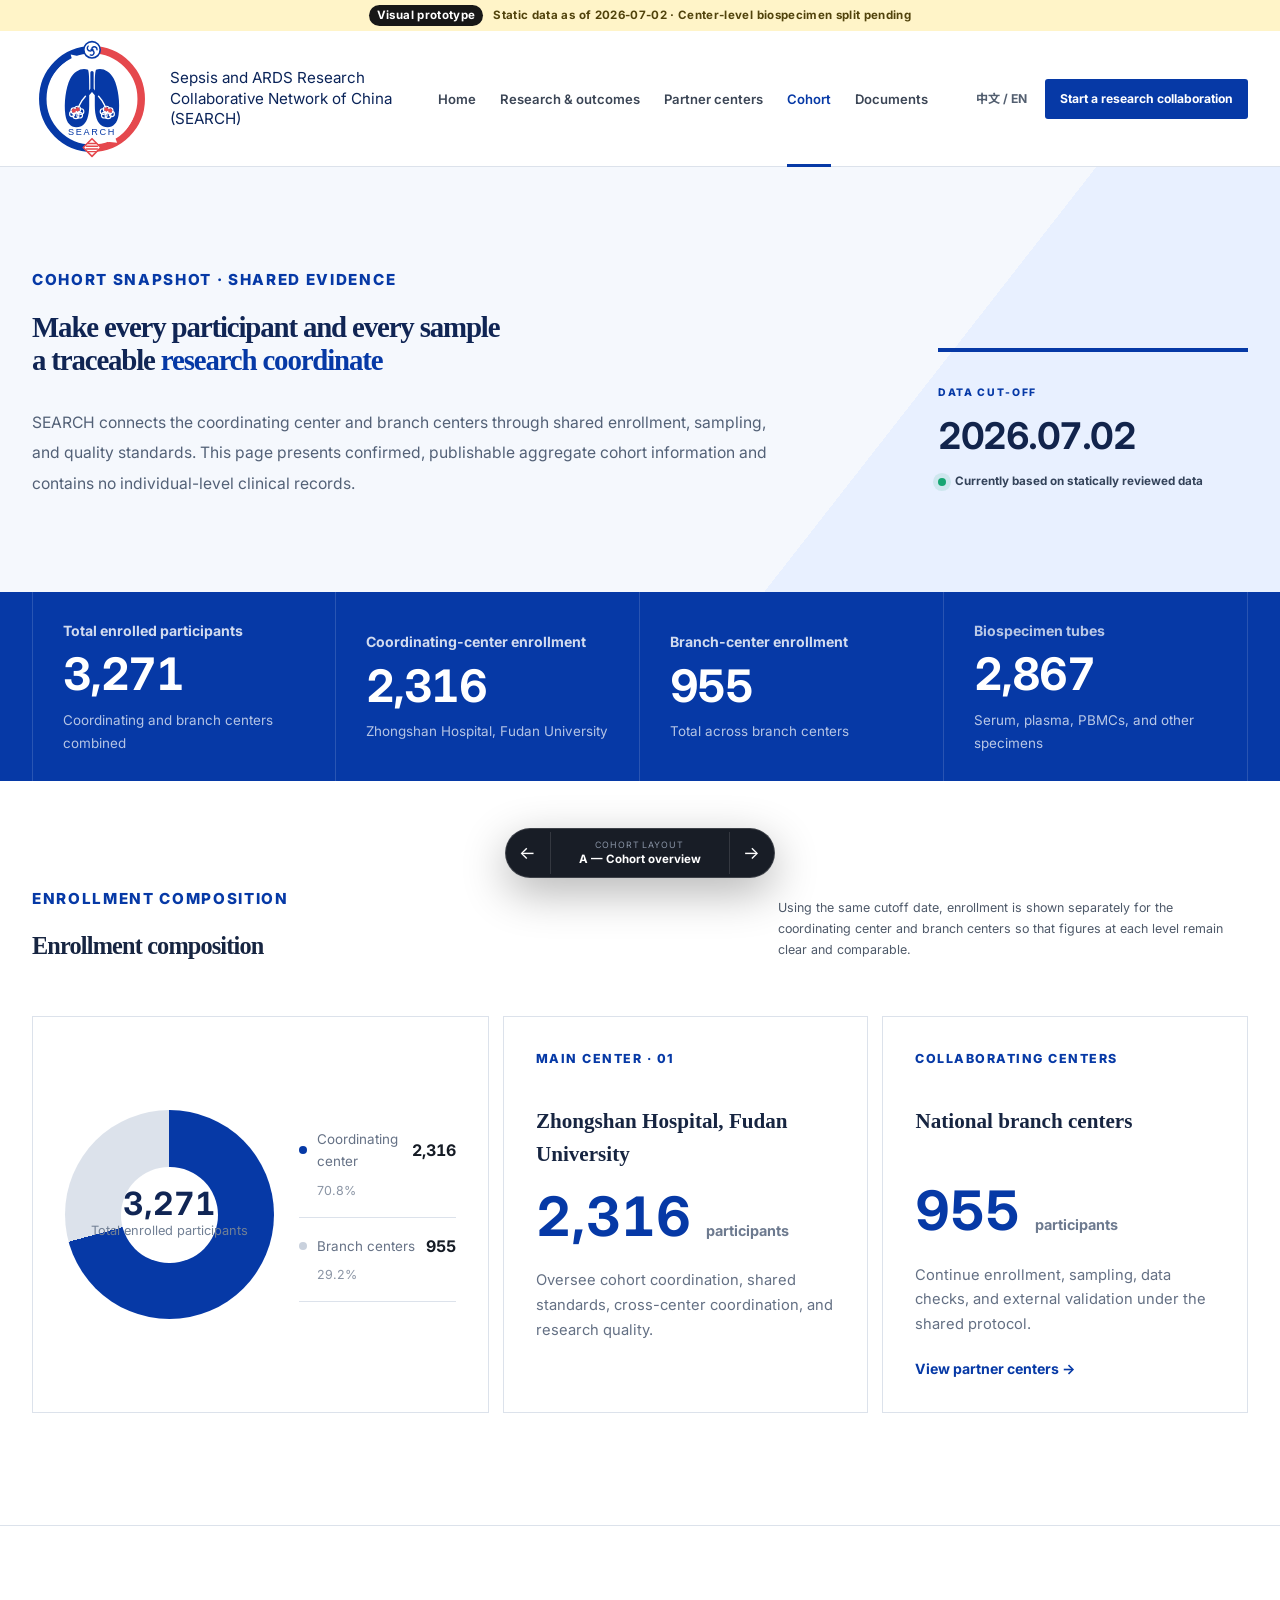
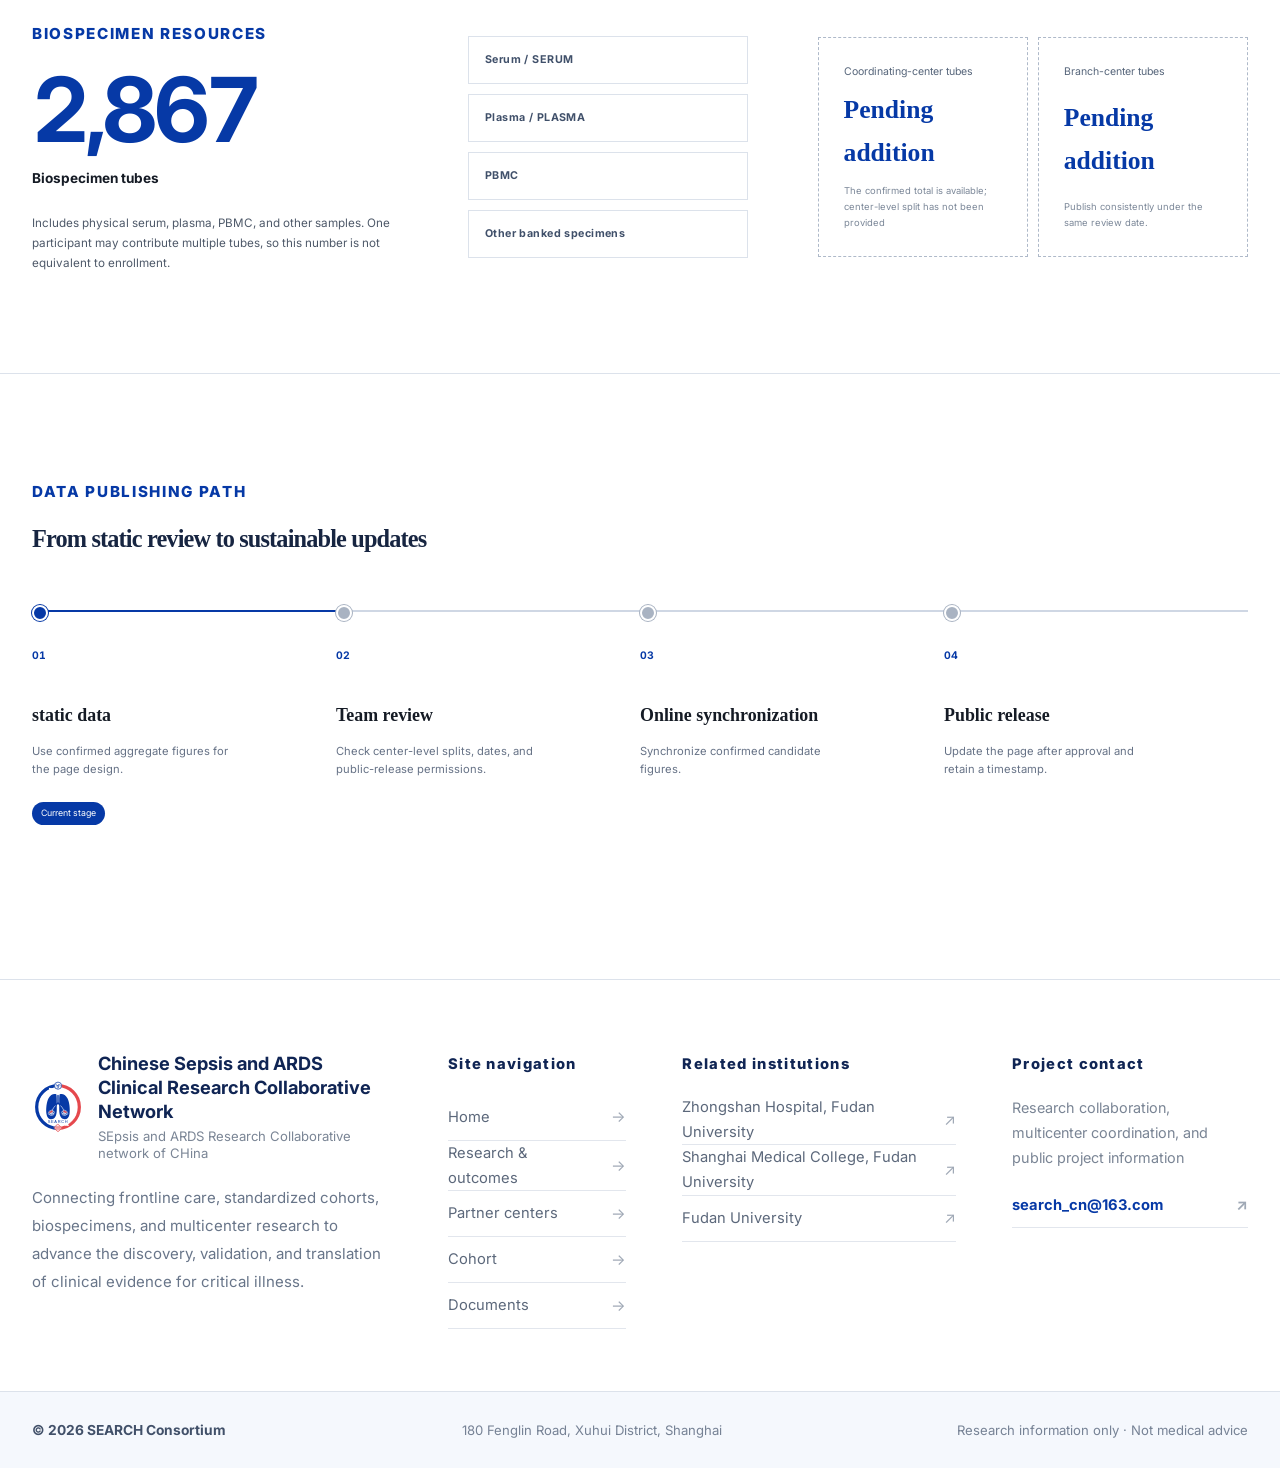
==== concepts/search-research-showcase/cohort.html @ aceb6b81 "feat: publish SEARCH research showcase" ====
<!doctype html>
<html lang="zh-CN">
  <head>
    <meta charset="utf-8" />
    <meta name="viewport" content="width=device-width, initial-scale=1" />
    <meta name="description" content="SEARCH 临床研究队列入组与生物样本资源概览" />
    <title>队列信息 · SEARCH</title>
    <link rel="preconnect" href="https://fonts.googleapis.com" />
    <link rel="preconnect" href="https://fonts.gstatic.com" crossorigin />
    <link href="https://fonts.googleapis.com/css2?family=Inter:wght@400;500;600;700;800&amp;family=Noto+Sans+SC:wght@400;500;600;700&amp;family=Noto+Serif+SC:wght@500;600;700&amp;display=swap" rel="stylesheet" />
    <link rel="stylesheet" href="prototype-home.css?v=21" />
    <link rel="stylesheet" href="cohort-prototype.css?v=8" />
  </head>
  <!-- PROTOTYPE — three cohort-information layouts, switchable with ?variant=A|B|C. -->
  <body class="cohort-page" data-prototype="true">
    <div class="prototype-notice" role="note">
      <span>视觉原型</span>
      <strong>截至 2026-07-02 的静态数据 · 生物样本按中心拆分待补充</strong>
    </div>

    <header class="site-header">
      <a class="brand" href="index.html?variant=A" aria-label="SEARCH 首页">
        <img class="brand-mark" src="../../icon/search-emblem.svg" alt="SEARCH" />
        <span class="brand-copy">
          <strong>中国脓毒症和 ARDS 临床研究协作联盟（SEARCH）</strong>
          <small>Sepsis and ARDS Research Collaborative Network of China (SEARCH)</small>
        </span>
      </a>
      <button class="nav-toggle" type="button" aria-expanded="false" aria-controls="primary-nav">菜单</button>
      <nav class="main-nav" id="primary-nav" aria-label="主要导航">
        <a href="index.html?variant=A">首页</a>
        <a href="research.html">研究与成果</a>
        <a href="network.html">合作单位</a>
        <a class="is-active" href="cohort.html">队列信息</a>
        <a href="documents.html">项目文件</a>
      </nav>
      <div class="header-actions">
        <button class="language-button" type="button" data-language-toggle aria-label="切换语言" title="切换至 English">中文 / EN</button>
        <a class="contact-link" href="mailto:search_cn@163.com">发起科研合作</a>
      </div>
    </header>

    <main>
      <section class="cohort-variant cohort-a" data-variant="A" aria-label="方案 A：队列总览">
        <header class="cohort-a-hero">
          <div class="page-shell cohort-a-hero-grid">
            <div>
              <p class="eyebrow dark">Cohort snapshot · Shared evidence</p>
              <h1>让每一例入组与每一份样本，<br />成为可追溯的<em>研究坐标</em></h1>
              <p class="cohort-lead">SEARCH 以统一的入组、采样与质量标准连接主中心和全国分中心。这里呈现的是经确认可公开的队列聚合信息，不包含任何个体级临床记录。</p>
            </div>
            <aside class="cutoff-card" aria-label="数据审核状态">
              <span>DATA CUT-OFF</span>
              <strong>2026.07.02</strong>
              <p><i></i> 当前为静态审核数据</p>
            </aside>
          </div>
        </header>

        <section class="headline-metrics" aria-label="队列核心数字">
          <article><span>入组总人数</span><strong>3,271</strong><small>主中心与分中心合计</small></article>
          <article><span>主中心入组</span><strong>2,316</strong><small>复旦大学附属中山医院</small></article>
          <article><span>分中心入组</span><strong>955</strong><small>全国协作分中心合计</small></article>
          <article class="sample-metric"><span>实体生物样本管数</span><strong>2,867</strong><small>血清、血浆、PBMC 等总计</small></article>
        </section>

        <section class="composition-section page-shell">
          <div class="cohort-section-head">
            <div><p class="eyebrow dark">Enrollment composition</p><h2>入组构成</h2></div>
            <p>同一统计截止日期下，分别呈现主中心和分中心入组人数，确保不同层级的数据口径清晰可比。</p>
          </div>
          <div class="composition-grid">
            <div class="composition-chart" role="img" aria-label="主中心入组占 70.8%，分中心入组占 29.2%">
              <div class="donut"><span><strong>3,271</strong><small>入组总人数</small></span></div>
              <div class="chart-legend">
                <p><i class="main"></i><span>主中心</span><strong>2,316</strong><small>70.8%</small></p>
                <p><i class="branch"></i><span>分中心</span><strong>955</strong><small>29.2%</small></p>
              </div>
            </div>
            <article class="center-data-card main-center-data">
              <span>MAIN CENTER · 01</span>
              <h3>复旦大学附属中山医院</h3>
              <strong>2,316 <small>人</small></strong>
              <p>承担队列统筹、统一标准建设、跨中心协调与研究质量管理。</p>
            </article>
            <article class="center-data-card branch-center-data">
              <span>COLLABORATING CENTERS</span>
              <h3>全国协作分中心</h3>
              <strong>955 <small>人</small></strong>
              <p>按照共同研究方案持续完成入组、采样、数据核对与外部验证。</p>
              <a href="network.html">查看合作单位 →</a>
            </article>
          </div>
        </section>

        <section class="biospecimen-section">
          <div class="page-shell biospecimen-grid">
            <div class="biospecimen-intro">
              <p class="eyebrow">Biospecimen resources</p>
              <h2><strong>2,867</strong><span>实体生物样本管</span></h2>
              <p>包括血清、血浆、PBMC 等实体样本。同一位受试者可能对应多管样本，因此该数字不等同于入组人数。</p>
            </div>
            <div class="specimen-types" aria-label="生物样本类型">
              <span>血清 SERUM</span><span>血浆 PLASMA</span><span>PBMC</span><span>其他已入库实体样本</span>
            </div>
            <div class="pending-splits">
              <article><span>主中心样本管数</span><strong>待补充</strong><small>当前已确认总量，尚未提供中心拆分</small></article>
              <article><span>分中心样本管数</span><strong>待补充</strong><small>后续按同一审核日期统一发布</small></article>
            </div>
          </div>
        </section>

        <section class="update-section page-shell">
          <div class="cohort-section-head">
            <div><p class="eyebrow dark">Data publishing path</p><h2>从静态审核到可持续更新</h2></div>
          </div>
          <ol class="update-flow">
            <li class="is-current"><span>01</span><strong>静态数据</strong><p>使用已确认的聚合数字完成页面设计。</p><small>当前阶段</small></li>
            <li><span>02</span><strong>团队审核</strong><p>核对中心拆分、统计日期与公开权限。</p></li>
            <li><span>03</span><strong>在线同步</strong><p>同步经确认的候选更新数字。</p></li>
            <li><span>04</span><strong>公开发布</strong><p>审核通过后更新页面并保留时间戳。</p></li>
          </ol>
        </section>
      </section>

      <section class="cohort-variant cohort-b" data-variant="B" aria-label="方案 B：数据仪表盘" hidden>
        <div class="dashboard-shell">
          <header class="dashboard-head">
            <div><p>SEARCH / COHORT MONITOR</p><h1>队列数据<br />概览</h1></div>
            <div class="dashboard-status"><i></i><span>STATIC SNAPSHOT</span><strong>2026-07-02</strong><small>生物样本中心拆分待补充</small></div>
          </header>
          <section class="dashboard-metrics">
            <article class="dashboard-primary"><span>ENROLLED PARTICIPANTS</span><strong>3,271</strong><div><b>主中心 2,316</b><b>分中心 955</b></div></article>
            <article><span>MAIN CENTER</span><strong>2,316</strong><small>70.8% OF ENROLLMENT</small></article>
            <article><span>BRANCH CENTERS</span><strong>955</strong><small>29.2% OF ENROLLMENT</small></article>
            <article><span>BIOSPECIMEN TUBES</span><strong>2,867</strong><small>SERUM · PLASMA · PBMC · OTHERS</small></article>
          </section>
          <section class="dashboard-panels">
            <article class="dashboard-composition">
              <header><span>01 / ENROLLMENT</span><strong>入组构成</strong></header>
              <div class="dashboard-donut"><span><b>70.8%</b><small>主中心</small></span></div>
              <div class="dashboard-bars"><p><span>复旦中山 · 主中心</span><b>2,316</b><i><em style="width:70.8%"></em></i></p><p><span>全国协作分中心</span><b>955</b><i><em style="width:29.2%"></em></i></p></div>
            </article>
            <article class="dashboard-specimen">
              <header><span>02 / BIOSPECIMEN</span><strong>实体样本资源</strong></header>
              <div class="specimen-total"><strong>2,867</strong><span>管</span></div>
              <ul><li>血清 / SERUM</li><li>血浆 / PLASMA</li><li>PBMC</li><li>其他实体样本</li></ul>
              <div class="pending-banner"><b>!</b><p><strong>中心拆分待补充</strong><span>不以推算值替代正式审核数据</span></p></div>
            </article>
            <article class="dashboard-pipeline">
              <header><span>03 / UPDATE</span><strong>更新状态</strong></header>
              <ol><li class="done"><i></i><span>公开数据确认</span><b>完成</b></li><li class="active"><i></i><span>页面视觉设计</span><b>进行中</b></li><li><i></i><span>中心样本拆分</span><b>待提供</b></li><li><i></i><span>在线同步</span><b>后续阶段</b></li></ol>
            </article>
          </section>
        </div>
      </section>

      <section class="cohort-variant cohort-c" data-variant="C" aria-label="方案 C：队列叙事" hidden>
        <header class="ledger-hero page-shell">
          <p class="ledger-kicker">SEARCH COHORT LEDGER · 2026</p>
          <div><h1>数字记录规模，<br />标准守护<em>可信度。</em></h1><p>一份面向科研合作者的队列资源简报。每一个公开数字，都对应明确的统计口径、中心层级与审核日期。</p></div>
          <span>数据截至<br /><strong>2026.07.02</strong></span>
        </header>
        <section class="ledger-numbers page-shell">
          <article><span>01</span><div><small>ENROLLED PARTICIPANTS</small><strong>3,271</strong><p>已按研究方案纳入临床研究队列的受试者总人数。</p></div></article>
          <article><span>02</span><div><small>MAIN CENTER</small><strong>2,316</strong><p>复旦大学附属中山医院主中心入组人数。</p></div></article>
          <article><span>03</span><div><small>BRANCH CENTERS</small><strong>955</strong><p>全国协作分中心入组人数合计。</p></div></article>
          <article class="ledger-sample"><span>04</span><div><small>BIOSPECIMEN TUBES</small><strong>2,867</strong><p>血清、血浆、PBMC 等实体生物样本管数总计。</p></div></article>
        </section>
        <section class="ledger-story">
          <div class="page-shell">
            <header><p>HOW TO READ THE DATA</p><h2>读懂数字背后的队列</h2></header>
            <div class="ledger-columns">
              <article><b>入组人数 ≠ 样本管数</b><p>入组人数统计受试者；实体生物样本管数统计样本库中的样本管，同一受试者可能对应多管样本。</p></article>
              <article><b>主中心与分中心分别呈现</b><p>主中心负责队列统筹，分中心按照共同方案参与建设。分层展示让协作贡献与数据来源更加清晰。</p></article>
              <article><b>未知数据明确留白</b><p>样本按中心拆分尚未提供，因此页面保留“待补充”，不以估算值填补正式统计。</p></article>
            </div>
          </div>
        </section>
        <section class="ledger-next page-shell">
          <span>NEXT UPDATE</span><h2>先让每个数字经得起核对，<br />再让更新变得自动。</h2><p>当前使用静态审核数据完成设计。未来接入在线同步时，仍保留审核、更新时间和数据口径说明。</p>
          <div><b>STATIC</b><i></i><b>REVIEW</b><i></i><b>ONLINE SYNC</b><i></i><b>UPDATE</b></div>
        </section>
      </section>
    </main>

    <footer class="global-footer">
      <div class="page-shell footer-directory">
        <div class="footer-identity"><div class="footer-identity-head"><img class="footer-brand-mark" src="../../icon/search-emblem.svg" alt="SEARCH" /><span><strong>中国脓毒症和 ARDS 临床研究协作联盟</strong><small>SEpsis and ARDS Research Collaborative network of CHina</small></span></div><p>连接临床一线、规范队列、生物样本与多中心研究，共同推动危重症临床证据的发现、验证与转化。</p></div>
        <nav class="footer-column site-map" aria-label="页脚网站导航"><h3>网站导航</h3><a href="index.html?variant=A">首页</a><a href="research.html">研究与成果</a><a href="network.html">合作单位</a><a href="cohort.html">队列信息</a><a href="documents.html">项目文件</a></nav>
        <nav class="footer-column" aria-label="相关机构"><h3>相关机构</h3><a href="https://www.zs-hospital.sh.cn/" target="_blank" rel="noopener noreferrer">复旦大学附属中山医院</a><a href="https://shmc.fudan.edu.cn/main.htm" target="_blank" rel="noopener noreferrer">复旦大学上海医学院</a><a href="https://www.fudan.edu.cn/" target="_blank" rel="noopener noreferrer">复旦大学</a></nav>
        <div class="footer-column footer-contact-column"><h3>项目联系</h3><p>科研合作、多中心协作与项目公开资料咨询</p><a class="footer-mail" href="mailto:search_cn@163.com">search_cn@163.com</a></div>
      </div>
      <div class="footer-meta"><div class="page-shell"><strong>© 2026 SEARCH Consortium</strong><span>上海市徐汇区枫林路 180 号</span><span>科研信息展示 · 不构成医疗建议</span></div></div>
    </footer>

    <div class="prototype-switcher" aria-label="队列信息页方案切换">
      <button type="button" data-direction="previous" aria-label="上一个方案">←</button>
      <div><small>COHORT LAYOUT</small><strong id="variant-label">A — 队列总览</strong></div>
      <button type="button" data-direction="next" aria-label="下一个方案">→</button>
    </div>

    <script src="cohort-prototype.js"></script>
    <script src="app.js?v=10"></script>
  </body>
</html>
---- concepts/search-research-showcase/prototype-home.css ----
:root {
  --blue: #0639a6;
  --blue-deep: #071b43;
  --blue-soft: #edf3ff;
  --cyan: #63e7e2;
  --ink: #151b25;
  --body: #4e5969;
  --muted: #788394;
  --line: #dce2eb;
  --paper: #f5f1e8;
  --white: #fff;
  --sans: Inter, "Noto Sans SC", "PingFang SC", "Microsoft YaHei", sans-serif;
  --serif: "Noto Serif SC", "Songti SC", SimSun, serif;
  --shell: 1240px;
}

html[lang="en"] {
  --serif: Georgia, "Times New Roman", serif;
}

* { box-sizing: border-box; }
html { scroll-behavior: smooth; }
body { margin: 0; color: var(--ink); background: var(--white); font-family: var(--sans); line-height: 1.68; -webkit-font-smoothing: antialiased; }
img { display: block; max-width: 100%; }
a { color: inherit; text-decoration: none; }
button { color: inherit; font: inherit; cursor: pointer; }
[hidden] { display: none !important; }
.page-shell { width: min(var(--shell), calc(100% - 64px)); margin-inline: auto; }

.prototype-notice {
  min-height: 30px;
  display: flex;
  align-items: center;
  justify-content: center;
  gap: 10px;
  padding: 5px 24px;
  background: #fff4c8;
  color: #51430c;
  font-size: 0.72rem;
  letter-spacing: 0.03em;
}
.prototype-notice span { border-radius: 999px; padding: 1px 8px; background: #171717; color: #fff; font-weight: 700; }

.site-header {
  position: sticky;
  top: 0;
  z-index: 40;
  min-height: 136px;
  display: grid;
  grid-template-columns: minmax(320px, 1fr) auto auto;
  align-items: center;
  gap: 28px;
  padding: 0 max(32px, calc((100vw - var(--shell)) / 2));
  border-bottom: 1px solid var(--line);
  background: rgba(255, 255, 255, 0.96);
  backdrop-filter: blur(16px);
}
.brand { display: flex; align-items: center; gap: 18px; min-width: 0; }
.brand-mark { width: 120px; height: 120px; display: block; flex: 0 0 auto; object-fit: contain; }
.brand-copy { min-width: 0; display: grid; line-height: 1.25; }
.brand-copy strong { overflow: hidden; color: #0b2459; font-size: 1.25rem; text-overflow: ellipsis; white-space: nowrap; }
.brand-copy small { margin-top: 7px; overflow: hidden; color: var(--muted); font-size: 0.82rem; letter-spacing: 0.035em; text-overflow: ellipsis; white-space: nowrap; }
.main-nav { align-self: stretch; display: flex; align-items: stretch; }
.main-nav a { position: relative; display: flex; align-items: center; padding: 0 12px; color: #3b4555; font-size: 0.82rem; font-weight: 600; }
.main-nav a::after { content: ""; position: absolute; right: 12px; bottom: -1px; left: 12px; height: 3px; background: transparent; }
.main-nav a:hover, .main-nav a.is-active { color: var(--blue); }
.main-nav a.is-active::after { background: var(--blue); }
.header-actions { display: flex; align-items: center; gap: 10px; }
.language-button { border: 0; background: transparent; padding: 8px; color: #535f70; font-size: 0.76rem; font-weight: 700; }
.language-button:hover, .language-button:focus-visible { color: var(--blue); }
.contact-link { border-radius: 3px; padding: 10px 15px; background: var(--blue); color: #fff; font-size: 0.76rem; font-weight: 700; }
.nav-toggle { display: none; }

/* English presentation: keep the header identity compact and give long English headlines a calmer hierarchy. */
html[lang="en"] .brand-copy strong { display: none; }
html[lang="en"] .brand-copy small { display: block; margin-top: 0; overflow: visible; color: #0b2459; font-size: .95rem; letter-spacing: 0; line-height: 1.35; text-overflow: clip; white-space: normal; }

@media (min-width: 761px) {
  /* English copy needs a quieter scale than the shorter Chinese headlines. */
  html[lang="en"] .a-hero-copy .eyebrow { max-width: 570px; font-size: clamp(.875rem, calc(1.6vw - 2px), 1.575rem); letter-spacing: .055em; line-height: 1.35; }
  html[lang="en"] .a-hero-copy h1 { max-width: 790px; font-size: clamp(1.625rem, calc(2.1vw + 2px), 2.325rem); letter-spacing: -.04em; line-height: 1.16; }
  html[lang="en"] .variant-a .section-intro h2 { font-size: clamp(1.4rem, 1.9vw, 2.1rem); letter-spacing: -.035em; line-height: 1.3; }
  html[lang="en"] .variant-a :is(.leadership-intro h2, .people-copy h2) { max-width: 760px; font-size: clamp(1.4rem, 1.9vw, 2.1rem); letter-spacing: -.035em; line-height: 1.3; }
  html[lang="en"] .research-hero h1 { max-width: 790px; font-size: clamp(1.625rem, calc(2.1vw + 2px), 2.325rem); letter-spacing: -.04em; line-height: 1.16; }
  html[lang="en"] :is(.network-hero, .cohort-a-hero, .documents-hero) h1 { max-width: 790px; font-size: clamp(1.625rem, calc(2.1vw + 2px), 2.325rem); letter-spacing: -.04em; line-height: 1.16; }
}

.eyebrow { margin: 0 0 18px; color: inherit; font-size: 0.7rem; font-weight: 800; letter-spacing: 0.16em; text-transform: uppercase; }
.eyebrow.dark { color: var(--blue); }
.button-row { display: flex; flex-wrap: wrap; align-items: center; gap: 20px; margin-top: 34px; }
.button { min-height: 46px; display: inline-flex; align-items: center; justify-content: center; border: 1px solid transparent; border-radius: 3px; padding: 11px 20px; font-size: 0.8rem; font-weight: 750; }
.button-primary { background: var(--blue); color: #fff; }
.button-light { background: #fff; color: var(--blue-deep); }
.button-ink { background: var(--ink); color: #fff; }
.button-cyan { background: var(--cyan); color: #032c38; }
.button-outline { border-color: rgba(255,255,255,.45); color: #fff; }
.text-link { display: inline-flex; align-items: center; gap: 12px; color: inherit; font-size: 0.82rem; font-weight: 700; }
.text-link span { font-size: 1.15rem; }
.text-link.blue { color: var(--blue); }

/* A — Human narrative */
.variant-a { background: #fff; }
.a-hero { min-height: 650px; display: grid; grid-template-columns: minmax(0, 1.12fr) minmax(420px, .88fr); background: #f3f6fb; }
.a-hero-copy { display: flex; flex-direction: column; align-items: flex-start; justify-content: center; padding: 80px clamp(48px, 4vw, 88px) 80px max(32px, calc((100vw - var(--shell)) / 2)); }
.a-hero-copy .eyebrow { margin-bottom: 22px; color: var(--blue); font-size: clamp(1.45rem, 2.3vw, 2.45rem); letter-spacing: .06em; line-height: 1.3; }
.a-hero-copy h1 { max-width: 790px; margin: 0; color: #102554; font-family: var(--serif); font-size: clamp(2.85rem, 4.6vw, 4.9rem); font-weight: 600; letter-spacing: -.06em; line-height: 1.12; }
.a-hero-copy h1 em { color: var(--blue); font-style: normal; }
.hero-lead { max-width: 670px; margin: 28px 0 0; color: #526074; font-size: 1rem; line-height: 1.95; }
.a-hero-copy .button { min-height: 52px; padding: 13px 23px; font-size: clamp(.95rem, 1.05vw, 1.05rem); }
.a-hero-copy .text-link { font-size: clamp(.95rem, 1.05vw, 1.05rem); }
.a-hero-copy .text-link span { font-size: 1.25em; }
.a-hero-visual { position: relative; min-height: 650px; overflow: hidden; background: var(--blue-deep); }
.clinical-scene { position: absolute; inset: 0; }
.clinical-scene img { position: absolute; inset: 0; width: 100%; height: 100%; opacity: 0; object-fit: cover; object-position: center; transition: opacity 1.6s ease-in-out; }
.clinical-scene img.is-active { opacity: 1; }
.scene-options { position: absolute; z-index: 4; bottom: 18px; left: 50%; display: flex; align-items: center; gap: 2px; transform: translateX(-50%); }
.scene-options button { position: relative; width: 28px; height: 28px; border: 0; padding: 0; background: transparent; }
.scene-options button::before { content: ""; position: absolute; top: 50%; left: 50%; width: 6px; height: 6px; border: 1px solid rgba(255,255,255,.82); border-radius: 99px; background: rgba(4,18,48,.28); box-shadow: 0 1px 8px rgba(0,0,0,.28); transform: translate(-50%,-50%); transition: width .25s ease, background .25s ease; }
.scene-options button:hover::before, .scene-options button:focus-visible::before, .scene-options button.is-active::before { width: 17px; background: #fff; }
.scene-options button:focus-visible { outline: 2px solid #fff; outline-offset: 1px; border-radius: 99px; }
.a-metrics { display: grid; grid-template-columns: repeat(3, 1fr) .65fr; padding: 0 max(32px, calc((100vw - var(--shell)) / 2)); background: var(--blue-deep); color: #fff; }
.a-metrics > * { min-height: 142px; display: flex; flex-direction: column; justify-content: center; margin: 0; padding: 24px 30px; border-right: 1px solid rgba(255,255,255,.16); }
.a-metrics strong { font-family: var(--serif); font-size: 2.4rem; line-height: 1.05; }
:is(.a-metrics, .research-summary, .archive-metrics) .metric-number { font-family: var(--sans); font-weight: 700; font-variant-numeric: lining-nums tabular-nums; font-feature-settings: "lnum" 1, "tnum" 1; line-height: 1; }
.a-metrics span { margin-top: 8px; font-size: .78rem; font-weight: 700; }
.a-metrics small { margin-top: 5px; color: rgba(255,255,255,.57); font-size: .66rem; }
.a-metrics > p { color: rgba(255,255,255,.55); font-size: .67rem; }
.a-metrics > p strong { margin-top: 6px; color: #fff; font-size: .85rem; }
.a-story { padding-top: 108px; padding-bottom: 108px; }
.section-intro h2 { max-width: 720px; margin: 0; color: #172541; font-family: var(--serif); font-size: clamp(2.1rem, 3.4vw, 3.6rem); font-weight: 600; letter-spacing: -.045em; line-height: 1.25; }
.section-intro.horizontal { display: flex; align-items: end; justify-content: space-between; gap: 40px; }
.story-columns { display: grid; grid-template-columns: 1fr 1fr; gap: 80px; margin-top: 58px; padding-top: 38px; border-top: 1px solid var(--line); }
.story-columns p { margin-top: 0; color: var(--body); }
.story-columns .story-lead { color: var(--blue-deep); font-family: var(--serif); font-size: 1.42rem; font-weight: 600; line-height: 1.72; }
.story-columns > div { max-width: 520px; }
.story-columns .text-link { margin-top: 18px; }
.a-research { padding-top: 100px; padding-bottom: 110px; border-top: 1px solid var(--line); }
.research-paths { margin-top: 54px; border-top: 2px solid var(--blue-deep); }
.research-paths article { display: grid; grid-template-columns: 65px minmax(0,1fr) 120px; align-items: center; gap: 24px; padding: 29px 0; border-bottom: 1px solid var(--line); transition: padding .2s, background .2s; }
.research-paths article:hover { padding-inline: 18px; background: var(--blue-soft); }
.research-paths article > span { color: var(--blue); font-family: var(--serif); font-size: 1.2rem; font-weight: 700; }
.research-paths h3 { margin: 0; color: #16223c; font-size: 1.12rem; }
.research-paths p { margin: 6px 0 0; color: var(--body); font-size: .82rem; }
.research-paths b { justify-self: end; border: 1px solid var(--line); border-radius: 99px; padding: 6px 12px; color: #647085; font-size: .68rem; }
.a-people, .a-leadership { background: linear-gradient(135deg, #0d42b5 0%, #082e86 58%, #061d4e 100%); color: #fff; }
.a-people { position: relative; padding: 104px 0; border-top: 1px solid rgba(255,255,255,.24); }
.people-layout { display: grid; grid-template-columns: minmax(300px, .72fr) minmax(0, 1.28fr); align-items: center; gap: 70px; }
.people-copy h2 { max-width: 540px; margin: 0; font-family: var(--serif); font-size: clamp(2.7rem, 4vw, 4.5rem); font-weight: 600; letter-spacing: -.05em; line-height: 1.12; }
.people-copy > p:not(.eyebrow) { max-width: 590px; margin: 26px 0 0; color: rgba(255,255,255,.76); font-size: 1rem; line-height: 1.85; }
.people-copy .button { margin-top: 27px; }
.people-grid { display: grid; grid-template-columns: repeat(3, minmax(0, 1fr)); gap: 10px; }
.people-card { position: relative; overflow: hidden; aspect-ratio: 4 / 5; background: #fff; }
.people-card::after { content: ""; position: absolute; inset: 38% 0 0; background: linear-gradient(to bottom, transparent, rgba(3,18,54,.9)); pointer-events: none; }
.people-card img { width: 100%; height: 100%; object-fit: cover; object-position: center top; }
.people-card-copy { position: absolute; z-index: 1; right: 0; bottom: 0; left: 0; padding: 26px 18px 16px; color: #fff; }
.people-card-copy h3 { margin: 0; font-family: var(--serif); font-size: 1.25rem; line-height: 1.2; }
.people-card-copy p { margin: 5px 0 0; color: rgba(255,255,255,.7); font-size: .66rem; line-height: 1.45; }
.people-card-copy p span::after { content: " · "; }
.people-card-copy p b { font-weight: 500; }
.a-leadership { position: relative; overflow: hidden; padding: 104px 0 94px; }
.a-leadership::before, .a-leadership::after { content: ""; position: absolute; border: 1px solid rgba(255,255,255,.12); border-radius: 50%; pointer-events: none; }
.a-leadership::before { top: -250px; right: -150px; width: 650px; height: 650px; }
.a-leadership::after { right: 190px; bottom: -330px; width: 520px; height: 520px; }
.leadership-intro { position: relative; z-index: 1; display: grid; grid-template-columns: 1.15fr .85fr; align-items: end; gap: 70px; padding-bottom: 50px; border-bottom: 1px solid rgba(255,255,255,.24); }
.leadership-intro h2 { max-width: 820px; margin: 0; font-family: var(--serif); font-size: clamp(2.7rem, 4.3vw, 5rem); font-weight: 600; letter-spacing: -.055em; line-height: 1.04; }
.leadership-intro h2 span, .leadership-intro h2 em { display: block; }
.leadership-intro h2 em { color: #bcd6ff; font-style: normal; }
.leadership-intro > p { max-width: 520px; margin: 0 0 4px; color: rgba(255,255,255,.78); font-size: 1.06rem; line-height: 1.85; }
.leadership-grid { position: relative; z-index: 1; display: grid; grid-template-columns: minmax(290px, .68fr) minmax(0, 1.32fr); gap: 18px; margin-top: 38px; }
.lead-pi-card, .team-photo-card { overflow: hidden; border: 1px solid rgba(255,255,255,.28); background: rgba(4,20,58,.38); }
.lead-pi-card { display: grid; grid-template-rows: 1fr auto; }
.lead-pi-image { min-height: 420px; overflow: hidden; background: #fff; }
.lead-pi-image img { width: 100%; height: 100%; min-height: 420px; object-fit: contain; object-position: center bottom; }
.lead-pi-copy, .team-photo-copy { padding: 24px 26px 27px; }
.lead-pi-copy .eyebrow, .team-photo-copy .eyebrow { margin-bottom: 10px; color: #bcd6ff; }
.lead-pi-copy h3, .team-photo-copy h3 { margin: 0; font-family: var(--serif); font-size: clamp(1.6rem, 2vw, 2.2rem); line-height: 1.25; }
.lead-pi-copy > p:last-child, .team-photo-copy > p:last-child { margin: 10px 0 0; color: rgba(255,255,255,.68); font-size: .88rem; line-height: 1.65; }
.team-photo-card { display: grid; grid-template-rows: 1fr auto; }
.team-photo-placeholder { position: relative; min-height: 420px; display: flex; align-items: center; justify-content: center; overflow: hidden; background: linear-gradient(145deg, rgba(255,255,255,.12), rgba(255,255,255,.025)); }
.team-photo-placeholder::before { content: ""; position: absolute; inset: 24px; border: 1px dashed rgba(255,255,255,.36); }
.team-photo-wordmark { color: rgba(255,255,255,.075); font-family: var(--sans); font-size: clamp(4.5rem, 10vw, 9rem); font-weight: 800; letter-spacing: .08em; }
.team-photo-status { position: absolute; bottom: 48px; left: 50%; border: 1px solid rgba(255,255,255,.3); border-radius: 99px; padding: 9px 15px; background: rgba(4,20,58,.55); color: rgba(255,255,255,.86); font-size: .76rem; font-weight: 700; letter-spacing: .08em; transform: translateX(-50%); white-space: nowrap; }
.leadership-footer { position: relative; z-index: 1; display: flex; align-items: center; justify-content: space-between; gap: 40px; margin-top: 34px; padding-top: 32px; border-top: 1px solid rgba(255,255,255,.24); }
.leadership-footer p { max-width: 760px; margin: 0; color: rgba(255,255,255,.76); font-size: 1rem; line-height: 1.8; }
.leadership-footer .button { flex: 0 0 auto; }

/* B — Academic editorial */
.variant-b { background: var(--paper); color: #181715; font-family: var(--serif); }
.variant-b .eyebrow { font-family: var(--sans); }
.b-masthead { display: grid; grid-template-columns: .34fr 1fr; gap: 70px; padding-top: 90px; padding-bottom: 70px; }
.b-edition { display: grid; align-content: start; border-top: 5px solid #171717; padding-top: 12px; font-family: var(--sans); }
.b-edition span { font-size: .72rem; font-weight: 800; letter-spacing: .16em; }
.b-edition strong { margin-top: 20px; color: #c92d27; font-family: var(--serif); font-size: 8rem; font-weight: 500; letter-spacing: -.08em; line-height: .8; }
.b-edition small { margin-top: 28px; color: #777269; font-size: .68rem; }
.b-title h1 { max-width: 870px; margin: 0; font-size: clamp(3.4rem,6vw,6.6rem); font-weight: 600; letter-spacing: -.07em; line-height: 1.09; }
.b-title > p:last-child { max-width: 660px; margin: 32px 0 0; color: #5b5851; font-size: 1.02rem; line-height: 1.9; }
.b-rule { display: flex; justify-content: space-between; border-top: 1px solid #191919; border-bottom: 1px solid #191919; padding-top: 9px; padding-bottom: 9px; font-family: var(--sans); font-size: .64rem; font-weight: 700; letter-spacing: .12em; text-transform: uppercase; }
.b-lead { display: grid; grid-template-columns: minmax(0, 1fr) 330px; gap: 70px; padding-top: 70px; padding-bottom: 110px; }
.b-image-wrap { height: 430px; overflow: hidden; border: 1px solid #cfc9bc; background: #fff; }
.b-image-wrap img { width: 100%; height: 100%; object-fit: contain; }
.story-index { margin: 24px 0 10px; color: #c92d27; font-family: var(--sans); font-size: .67rem; font-weight: 800; letter-spacing: .14em; }
.b-lead-story h2 { max-width: 800px; margin: 0; font-size: clamp(2.2rem,4vw,4rem); font-weight: 600; letter-spacing: -.045em; line-height: 1.25; }
.b-lead-story > p:not(.story-index) { max-width: 760px; color: #59554d; font-size: .96rem; }
.b-lead-story .text-link { margin-top: 14px; font-family: var(--sans); }
.b-index { align-self: start; position: sticky; top: 108px; border-top: 5px solid #171717; padding-top: 20px; font-family: var(--sans); }
.b-index dl { margin: 0; }
.b-index dl div { display: flex; align-items: baseline; justify-content: space-between; padding: 15px 0; border-bottom: 1px solid #cfc9bc; }
.b-index dt { color: #68645d; font-size: .72rem; }
.b-index dd { margin: 0; font-family: var(--serif); font-size: 1.65rem; font-weight: 700; }
.b-index dd small { font-size: .65rem; }
.b-index .button { width: 100%; margin-top: 24px; font-family: var(--sans); }
.b-programs { display: grid; grid-template-columns: 260px 1fr; gap: 70px; padding-top: 90px; padding-bottom: 110px; border-top: 1px solid #191919; }
.b-section-label > span { color: #c92d27; font-size: 4rem; line-height: 1; }
.b-section-label h2 { margin: 15px 0 4px; font-size: 2.1rem; }
.b-section-label p { margin: 0; color: #69645c; font-family: var(--sans); font-size: .7rem; }
.b-program-list { border-top: 4px solid #171717; }
.b-program-list article { display: grid; grid-template-columns: 130px minmax(0,1fr) minmax(220px,.7fr) 40px; align-items: center; gap: 24px; min-height: 118px; border-bottom: 1px solid #bfb8ac; }
.b-program-list article > span { color: #c92d27; font-family: var(--sans); font-size: .64rem; font-weight: 800; letter-spacing: .12em; }
.b-program-list h3 { margin: 0; font-size: 1.2rem; }
.b-program-list p { margin: 0; color: #69645c; font-family: var(--sans); font-size: .7rem; }
.b-program-list b { justify-self: end; font-size: 1.6rem; font-weight: 500; }
.b-quote { padding: 92px 0; background: #1b1a18; color: #f5f1e8; }
.b-quote .page-shell { display: grid; grid-template-columns: 1fr 300px; align-items: end; gap: 100px; }
.b-quote blockquote { max-width: 780px; margin: 0; font-size: clamp(2rem,3.6vw,3.7rem); line-height: 1.45; }
.b-pi { display: flex; align-items: end; gap: 18px; font-family: var(--sans); }
.b-pi img { width: 84px; height: 110px; object-fit: cover; object-position: top; filter: grayscale(1); }
.b-pi p { display: grid; margin: 0; }
.b-pi strong { font-size: .8rem; }
.b-pi span { color: #bbb6ac; font-size: .67rem; }
.b-pi small { margin-top: 12px; color: #f1a09a; font-size: .58rem; line-height: 1.5; }
.b-footer-index { padding-top: 80px; padding-bottom: 120px; }
.b-footer-index > p { font-family: var(--sans); font-size: .68rem; font-weight: 800; letter-spacing: .13em; text-transform: uppercase; }
.b-footer-index a { display: flex; justify-content: space-between; border-top: 1px solid #1b1a18; padding: 20px 0; font-size: 1.35rem; }
.b-footer-index a:last-child { border-bottom: 1px solid #1b1a18; }
.b-footer-index b { color: #c92d27; font-weight: 500; }

/* C — Cohort data first */
.variant-c { overflow: hidden; background: #061632; color: #eaf4ff; }
.c-shell { width: min(1380px, calc(100% - 40px)); margin: 20px auto; border: 1px solid rgba(116,173,226,.22); background: #091c3e; box-shadow: 0 35px 100px rgba(0,0,0,.28); }
.c-hero { min-height: 590px; display: grid; grid-template-columns: 1fr .9fr; border-bottom: 1px solid rgba(116,173,226,.18); }
.c-hero-copy { display: flex; flex-direction: column; align-items: flex-start; justify-content: center; padding: 70px 6vw; }
.c-hero-copy .eyebrow, .c-data .eyebrow, .c-pipeline .eyebrow, .c-collaboration .eyebrow { color: var(--cyan); }
.c-hero-copy h1 { max-width: 760px; margin: 0; font-size: clamp(3rem,5.3vw,5.8rem); letter-spacing: -.065em; line-height: 1.04; }
.c-hero-copy > p:not(.eyebrow) { max-width: 650px; margin: 28px 0 0; color: #9fb3cc; line-height: 1.9; }
.c-network { position: relative; min-height: 520px; overflow: hidden; background: radial-gradient(circle at 50% 50%, rgba(36,112,176,.3), transparent 57%); }
.network-orbit { position: absolute; top: 50%; left: 50%; border: 1px solid rgba(99,231,226,.26); border-radius: 50%; transform: translate(-50%,-50%); }
.orbit-one { width: 52%; aspect-ratio: 1; }
.orbit-two { width: 80%; aspect-ratio: 1; border-style: dashed; }
.network-core { position: absolute; top: 50%; left: 50%; width: 150px; aspect-ratio: 1; display: grid; place-items: center; align-content: center; border: 1px solid rgba(99,231,226,.72); border-radius: 50%; background: #0d2c53; transform: translate(-50%,-50%); box-shadow: 0 0 55px rgba(99,231,226,.15); text-align: center; }
.network-core strong { color: var(--cyan); font-size: 1.15rem; letter-spacing: .06em; }
.network-core span { margin-top: 7px; color: #a5b8ce; font-size: .62rem; }
.c-network i { position: absolute; top: var(--y); left: var(--x); width: 15px; height: 15px; border: 3px solid #091c3e; border-radius: 50%; background: var(--cyan); box-shadow: 0 0 0 1px rgba(99,231,226,.5), 0 0 22px rgba(99,231,226,.45); }
.network-label { position: absolute; right: 8%; bottom: 9%; border-left: 2px solid var(--cyan); padding-left: 13px; color: #9fb3cc; font-size: .72rem; }
.c-data { padding: 72px 6vw 84px; border-bottom: 1px solid rgba(116,173,226,.18); }
.c-data-head, .c-section-head { display: flex; align-items: end; justify-content: space-between; gap: 30px; }
.c-data-head h2, .c-section-head h2 { margin: 0; font-size: clamp(2rem,3.4vw,3.5rem); letter-spacing: -.04em; }
.c-data-head > span { color: #7187a2; font-size: .66rem; }
.c-metric-grid { display: grid; grid-template-columns: 1.3fr 1fr 1fr 1fr; gap: 12px; margin-top: 38px; }
.c-metric { min-height: 230px; display: flex; flex-direction: column; justify-content: space-between; border: 1px solid rgba(116,173,226,.2); padding: 25px; background: #0c2449; }
.c-metric > span { color: #91a6c0; font-size: .7rem; font-weight: 700; letter-spacing: .07em; }
.c-metric > strong { color: #fff; font-size: clamp(2.4rem,4vw,4.4rem); letter-spacing: -.05em; line-height: 1; }
.c-metric > small { color: #7f96b1; font-size: .65rem; }
.c-metric.hero-metric { background: var(--cyan); color: #04283a; }
.c-metric.hero-metric > span, .c-metric.hero-metric > strong { color: #04283a; }
.metric-split { display: grid; grid-template-columns: 1fr 1fr; border-top: 1px solid rgba(4,40,58,.25); padding-top: 15px; }
.metric-split p { display: grid; margin: 0; font-size: .62rem; }
.metric-split b { font-size: 1rem; }
.c-metric.pending { border-style: dashed; background: rgba(12,36,73,.4); }
.c-metric.pending > strong { color: #f2c96d; font-size: 1.7rem; }
.c-pipeline { padding: 86px 6vw; border-bottom: 1px solid rgba(116,173,226,.18); }
.c-section-head a { color: var(--cyan); font-size: .72rem; font-weight: 700; }
.c-pipeline ol { display: grid; grid-template-columns: repeat(4,1fr); margin: 46px 0 0; padding: 0; list-style: none; }
.c-pipeline li { position: relative; min-height: 210px; padding: 20px 28px 20px 0; border-top: 1px solid rgba(99,231,226,.45); }
.c-pipeline li::before { content: ""; position: absolute; top: -5px; left: 0; width: 9px; height: 9px; border-radius: 50%; background: var(--cyan); }
.c-pipeline li > span { color: var(--cyan); font-size: .68rem; }
.c-pipeline h3 { margin: 30px 0 8px; font-size: 1.12rem; }
.c-pipeline p { max-width: 240px; margin: 0; color: #8399b3; font-size: .74rem; }
.c-collaboration { display: grid; grid-template-columns: 1fr .7fr; gap: 80px; padding: 86px 6vw 100px; background: #0d2b53; }
.c-collaboration h2 { max-width: 720px; margin: 0; font-size: clamp(2rem,3.5vw,3.8rem); line-height: 1.24; }
.c-collaboration > div:last-child { display: flex; flex-direction: column; align-items: flex-start; justify-content: flex-end; }
.c-collaboration > div:last-child p { color: #9aacc1; font-size: .77rem; }

.site-footer { min-height: 150px; display: flex; align-items: center; justify-content: space-between; gap: 30px; padding: 30px max(32px, calc((100vw - var(--shell)) / 2)); background: #050e20; color: #77869b; font-size: .68rem; }
.site-footer strong { color: #dce6f4; font-size: .78rem; }
.global-footer { border-top: 1px solid var(--line); background: #fff; color: var(--ink); }
.footer-directory { display: grid; grid-template-columns: 1.25fr .62fr .95fr .82fr; gap: 56px; padding-top: 72px; padding-bottom: 62px; }
.footer-identity { max-width: 470px; }
.footer-identity-head { display: flex; align-items: center; gap: 14px; }
.footer-brand-mark { width: 52px; height: 52px; display: block; flex: 0 0 auto; object-fit: contain; }
.footer-identity-head > span:last-child { display: grid; line-height: 1.3; }
.footer-identity-head strong { color: #102554; font-size: .88rem; }
.footer-identity-head small { margin-top: 5px; color: #7a8595; font-size: .58rem; }
.footer-identity > p { margin: 22px 0 0; color: #687589; font-size: .7rem; line-height: 1.85; }
.footer-column h3 { margin: 0 0 18px; color: #102554; font-size: .68rem; font-weight: 800; letter-spacing: .09em; }
.footer-column a { display: flex; align-items: center; justify-content: space-between; gap: 20px; min-height: 39px; border-bottom: 1px solid #e2e6ed; color: #5c687b; font-size: .68rem; }
.footer-column a::after { content: "↗"; color: #a0a9b6; font-size: .7rem; }
.footer-column a:hover, .footer-column a:focus-visible { color: var(--blue); }
.footer-column a:focus-visible { outline: 2px solid var(--blue); outline-offset: 3px; }
.footer-column.site-map a::after { content: "→"; }
.footer-contact-column p { margin: 0 0 12px; color: #7a8595; font-size: .63rem; line-height: 1.75; }
.footer-contact-column .footer-mail { color: var(--blue); font-weight: 700; overflow-wrap: anywhere; }
.footer-meta { border-top: 1px solid var(--line); background: #f5f8fd; }
.footer-meta .page-shell { min-height: 76px; display: flex; align-items: center; justify-content: space-between; gap: 25px; color: #768295; font-size: .6rem; }
.footer-meta strong { color: #415069; font-size: .62rem; }
.prototype-switcher { position: fixed; z-index: 100; bottom: 22px; left: 50%; display: grid; grid-template-columns: 44px minmax(180px,auto) 44px; align-items: center; overflow: hidden; border: 1px solid rgba(255,255,255,.16); border-radius: 99px; background: rgba(10,15,25,.94); color: #fff; box-shadow: 0 14px 45px rgba(0,0,0,.3); transform: translateX(-50%); backdrop-filter: blur(16px); }
.prototype-switcher button { height: 48px; border: 0; background: transparent; color: #fff; font-size: 1.1rem; }
.prototype-switcher button:hover { background: rgba(255,255,255,.1); }
.prototype-switcher > div { display: grid; min-width: 180px; padding: 7px 18px; border-right: 1px solid rgba(255,255,255,.12); border-left: 1px solid rgba(255,255,255,.12); text-align: center; line-height: 1.3; }
.prototype-switcher small { color: #8994a6; font-size: .55rem; letter-spacing: .1em; }
.prototype-switcher strong { margin-top: 2px; font-size: .72rem; }

/* Desktop reading scale: keep the visual hierarchy while making supporting labels
   readable at the full-page widths used for review and presentation. */
@media (min-width: 761px) {
  .eyebrow { font-size: .95rem; letter-spacing: .11em; }

  .research-paths article > span { font-size: 1.3rem; }
  .research-paths h3 { font-size: 1.22rem; }
  .research-paths p { font-size: .9rem; }
  .research-paths b { font-size: .76rem; }

  .a-metrics > * { min-height: 176px; }
  .a-metrics span { font-size: 1rem; }
  .a-metrics small { font-size: .88rem; }
  .a-metrics > p { font-size: .9rem; }
  .a-metrics > p strong { font-size: 1.1rem; }

  .footer-identity-head strong { font-size: 1.14rem; }
  .footer-identity-head small { font-size: .82rem; }
  .footer-identity > p { font-size: .94rem; }
  .footer-column h3 { font-size: .92rem; }
  .footer-column a { min-height: 46px; font-size: .92rem; }
  .footer-column a::after { font-size: .96rem; }
  .footer-contact-column p { font-size: .9rem; }
  .footer-meta .page-shell { font-size: .82rem; }
  .footer-meta strong { font-size: .86rem; }
}

@media (max-width: 1080px) {
  .site-header { grid-template-columns: minmax(0, 1fr) auto auto; padding-inline: 24px; }
  .main-nav { position: absolute; top: 100%; right: 0; left: 0; display: none; align-self: auto; padding: 12px 24px 20px; border-bottom: 1px solid var(--line); background: #fff; }
  .main-nav.is-open { display: grid; }
  .main-nav a { min-height: 44px; }
  .nav-toggle { display: block; justify-self: end; border: 1px solid var(--line); background: #fff; padding: 8px 12px; font-size: .72rem; }
  .header-actions { display: flex; }
  .contact-link { display: none; }
  .a-hero { grid-template-columns: 1fr .72fr; }
  .a-metrics { grid-template-columns: repeat(3,1fr); }
  .a-metrics > p { grid-column: 1 / -1; min-height: auto; flex-direction: row; gap: 8px; }
  .people-layout { grid-template-columns: 1fr; }
  .people-copy { max-width: 780px; }
  .b-masthead { grid-template-columns: 210px 1fr; gap: 45px; }
  .b-edition strong { font-size: 6rem; }
  .b-programs { grid-template-columns: 190px 1fr; gap: 40px; }
  .b-program-list article { grid-template-columns: 100px 1fr 30px; }
  .b-program-list p { display: none; }
  .c-metric-grid { grid-template-columns: 1fr 1fr; }
  .footer-directory { grid-template-columns: 1.15fr 1fr; gap: 48px 60px; }
}

@media (max-width: 760px) {
  .page-shell { width: min(100% - 36px, var(--shell)); }
  .prototype-notice strong { display: none; }
  .site-header { min-height: 68px; padding-inline: 18px; }
  .brand-mark { width: 40px; height: 40px; }
  .language-button { padding-inline: 4px; font-size: .66rem; }
  .brand-copy strong { font-size: .75rem; }
  .brand-copy small { display: none; }
  html[lang="en"] .brand-copy small { display: none; }
  .a-hero { display: flex; min-height: auto; flex-direction: column; }
  .a-hero-copy { padding: 65px 22px 70px; }
  .a-hero-copy .eyebrow { font-size: clamp(1.35rem, 6.5vw, 2.1rem); }
  .a-hero-copy h1 { font-size: clamp(2.7rem,13vw,4.2rem); }
  html[lang="en"] .variant-a :is(.leadership-intro h2, .people-copy h2) { font-size: clamp(1.4rem, 6vw, 1.9rem); letter-spacing: -.035em; line-height: 1.3; }
  .a-hero-visual { min-height: 470px; }
  .clinical-scene img { object-position: center 30%; }
  .scene-options { bottom: 12px; }
  .a-metrics { grid-template-columns: 1fr; padding-inline: 22px; }
  .a-metrics > * { min-height: 120px; border-right: 0; border-bottom: 1px solid rgba(255,255,255,.14); padding-inline: 0; }
  .a-story, .a-research { padding-top: 76px; padding-bottom: 78px; }
  .story-columns { grid-template-columns: 1fr; gap: 38px; }
  .section-intro.horizontal { display: block; }
  .section-intro.horizontal .text-link { margin-top: 24px; }
  .research-paths article { grid-template-columns: 42px 1fr; gap: 12px; }
  .research-paths article b { display: none; }
  .a-people { padding: 74px 0 82px; }
  .people-layout { gap: 38px; }
  .people-copy h2 { font-size: clamp(2.2rem, 11vw, 3.3rem); }
  .people-grid { grid-template-columns: repeat(2, minmax(0, 1fr)); gap: 8px; }
  .people-card-copy { padding: 20px 12px 12px; }
  .people-card-copy h3 { font-size: 1rem; }
  .people-card-copy p { font-size: .58rem; }
  .a-leadership { padding: 74px 0 82px; }
  .leadership-intro, .leadership-grid { grid-template-columns: 1fr; gap: 34px; }
  .leadership-intro { padding-bottom: 38px; }
  .leadership-intro h2 { font-size: clamp(2.2rem, 11vw, 3.3rem); }
  .leadership-grid { gap: 16px; margin-top: 28px; }
  .lead-pi-image, .lead-pi-image img, .team-photo-placeholder { min-height: 280px; }
  .lead-pi-image img { max-height: 380px; }
  .team-photo-wordmark { font-size: clamp(3rem, 18vw, 5rem); }
  .team-photo-status { bottom: 36px; }
  .leadership-footer { align-items: flex-start; flex-direction: column; gap: 24px; }
  .b-masthead { display: block; padding-top: 65px; padding-bottom: 50px; }
  .b-edition { grid-template-columns: 1fr auto; align-items: start; margin-bottom: 52px; }
  .b-edition strong { grid-row: span 2; margin: 0; font-size: 4rem; }
  .b-title h1 { font-size: clamp(3rem,14vw,5rem); }
  .b-lead { grid-template-columns: 1fr; gap: 55px; padding-top: 48px; padding-bottom: 78px; }
  .b-image-wrap { height: 260px; }
  .b-index { position: static; }
  .b-programs { grid-template-columns: 1fr; gap: 38px; padding-top: 65px; padding-bottom: 76px; }
  .b-program-list article { grid-template-columns: 76px 1fr 30px; min-height: 100px; }
  .b-quote { padding: 70px 0; }
  .b-quote .page-shell { grid-template-columns: 1fr; gap: 50px; }
  .b-footer-index { padding-bottom: 95px; }
  .c-shell { width: 100%; margin: 0; border-width: 0; }
  .c-hero { grid-template-columns: 1fr; }
  .c-hero-copy { padding: 68px 24px 45px; }
  .c-hero-copy h1 { font-size: clamp(3rem,13vw,4.6rem); }
  .c-network { min-height: 430px; }
  .c-data, .c-pipeline, .c-collaboration { padding: 68px 24px 80px; }
  .c-data-head, .c-section-head { display: block; }
  .c-data-head > span, .c-section-head > a { display: block; margin-top: 18px; }
  .c-metric-grid { grid-template-columns: 1fr; }
  .c-metric { min-height: 200px; }
  .c-pipeline ol { grid-template-columns: 1fr; }
  .c-pipeline li { min-height: 150px; }
  .c-collaboration { grid-template-columns: 1fr; gap: 42px; }
  .site-footer { flex-direction: column; align-items: flex-start; padding-bottom: 110px; }
  .footer-directory { grid-template-columns: 1fr; gap: 48px; padding-top: 60px; padding-bottom: 60px; }
  .footer-meta .page-shell { min-height: 120px; flex-direction: column; align-items: flex-start; justify-content: center; gap: 7px; padding-top: 24px; padding-bottom: 90px; }
  .prototype-switcher { bottom: 14px; }
}

@media (prefers-reduced-motion: reduce) {
  html { scroll-behavior: auto; }
  * { transition: none !important; }
}
---- concepts/search-research-showcase/cohort-prototype.css ----
.cohort-page { background: #fff; }
.cohort-variant { min-height: 720px; }

/* A — clear public cohort overview */
.cohort-a { background: #fff; }
.cohort-a-hero { padding: 100px 0 92px; background: linear-gradient(128deg, #f5f8fd 0 68%, #e8f0ff 68%); }
.cohort-a-hero-grid { display: grid; grid-template-columns: 1fr 310px; align-items: end; gap: 90px; }
.cohort-a-hero h1 { max-width: 960px; margin: 0; color: #102554; font-family: var(--serif); font-size: clamp(2.8rem, 4vw, 4rem); font-weight: 600; letter-spacing: -.06em; line-height: 1.14; }
.cohort-a-hero h1 em { color: var(--blue); font-style: normal; }
.cohort-lead { max-width: 760px; margin: 30px 0 0; color: #536177; font-size: .98rem; line-height: 1.95; }
.cutoff-card { border-top: 4px solid var(--blue); padding: 25px 0 0; }
.cutoff-card > span { color: var(--blue); font-size: .65rem; font-weight: 800; letter-spacing: .16em; }
.cutoff-card > strong { display: block; margin-top: 14px; color: #12244c; font-size: 2.3rem; letter-spacing: -.04em; }
.cutoff-card p { display: flex; align-items: center; gap: 9px; margin: 17px 0 8px; color: #34435a; font-size: .73rem; font-weight: 700; }
.cutoff-card p i { width: 8px; height: 8px; border-radius: 50%; background: #17a673; box-shadow: 0 0 0 5px rgba(23,166,115,.12); }
.cutoff-card small { color: #758196; font-size: .65rem; line-height: 1.7; }
.headline-metrics { display: grid; grid-template-columns: repeat(4, 1fr); padding: 0 max(32px, calc((100vw - var(--shell)) / 2)); background: var(--blue); color: #fff; }
.headline-metrics article { min-height: 180px; display: flex; flex-direction: column; justify-content: center; padding: 27px 30px; border-right: 1px solid rgba(255,255,255,.14); }
.headline-metrics article:first-child { border-left: 1px solid rgba(255,255,255,.14); }
.headline-metrics span { color: rgba(255,255,255,.82); font-size: .88rem; font-weight: 700; }
.headline-metrics strong { margin-top: 10px; font-family: var(--serif); font-size: clamp(2.5rem, 3.5vw, 4rem); font-weight: 600; letter-spacing: -.035em; line-height: 1; }
.headline-metrics small { margin-top: 12px; color: rgba(255,255,255,.7); font-size: .84rem; }
.headline-metrics .sample-metric { background: var(--blue); }
.headline-metrics .sample-metric span, .headline-metrics .sample-metric small { color: rgba(255,255,255,.72); }
.composition-section { padding-top: 105px; padding-bottom: 112px; }
.cohort-section-head { display: flex; align-items: end; justify-content: space-between; gap: 50px; }
.cohort-section-head h2 { margin: 0; color: #172541; font-family: var(--serif); font-size: clamp(2.3rem, 3.6vw, 3.8rem); font-weight: 600; letter-spacing: -.045em; line-height: 1.2; }
.cohort-section-head > p { max-width: 470px; margin: 0; color: var(--body); font-size: .78rem; }
.composition-grid { display: grid; grid-template-columns: 1.25fr 1fr 1fr; gap: 14px; margin-top: 55px; }
.composition-chart, .center-data-card { min-height: 360px; border: 1px solid var(--line); padding: 32px; }
.composition-chart { display: grid; grid-template-columns: 1fr .75fr; align-items: center; gap: 25px; background: #fff; }
.donut { position: relative; width: min(230px, 100%); aspect-ratio: 1; display: grid; place-items: center; border-radius: 50%; background: conic-gradient(var(--blue) 0 70.8%, #dce2eb 70.8% 100%); }
.donut::after { content: ""; position: absolute; inset: 27%; border-radius: 50%; background: #fff; }
.donut span { z-index: 1; display: grid; text-align: center; }
.donut strong { color: #102554; font-family: var(--serif); font-size: 2rem; }
.donut small { color: #728095; font-size: .8rem; }
.chart-legend { display: grid; gap: 17px; }
.chart-legend p { display: grid; grid-template-columns: 10px 1fr auto; align-items: center; gap: 8px; margin: 0; padding-bottom: 15px; border-bottom: 1px solid var(--line); }
.chart-legend i { width: 8px; height: 8px; border-radius: 50%; }
.chart-legend i.main { background: var(--blue); }
.chart-legend i.branch { background: #c9d1dd; }
.chart-legend span { color: #667286; font-size: .84rem; }
.chart-legend strong { font-size: 1rem; }
.chart-legend small { grid-column: 2 / -1; color: #8a94a4; font-size: .78rem; }
.center-data-card { display: flex; flex-direction: column; }
.center-data-card > span { color: var(--blue); font-size: .78rem; font-weight: 800; letter-spacing: .12em; }
.center-data-card h3 { min-height: 60px; margin: 35px 0 18px; color: #172541; font-family: var(--serif); font-size: 1.32rem; line-height: 1.55; }
.center-data-card > strong { color: var(--blue); font-family: var(--serif); font-size: 3.4rem; line-height: 1; }
.center-data-card > strong small { color: #6d7a8f; font-family: var(--sans); font-size: .9rem; }
.center-data-card p { margin: 25px 0 0; color: #647084; font-size: .92rem; }
.center-data-card a { margin-top: auto; padding-top: 20px; color: var(--blue); font-size: .88rem; font-weight: 700; }
.branch-center-data { background: #fff; }
.biospecimen-section { padding: 95px 0 100px; border-top: 1px solid var(--line); border-bottom: 1px solid var(--line); background: #fff; color: var(--ink); }
.biospecimen-grid { display: grid; grid-template-columns: .85fr .65fr 1fr; gap: 70px; align-items: center; }
.biospecimen-intro .eyebrow { color: var(--blue); }
.biospecimen-intro h2 { display: grid; margin: 0; }
.biospecimen-intro h2 strong { color: var(--blue); font-family: var(--serif); font-size: clamp(4.3rem, 7vw, 7.5rem); font-weight: 600; letter-spacing: -.07em; line-height: 1; }
.biospecimen-intro h2 span { margin-top: 12px; font-size: .85rem; }
.biospecimen-intro > p:last-child { max-width: 420px; margin: 25px 0 0; color: var(--body); font-size: .73rem; }
.specimen-types { display: grid; gap: 10px; }
.specimen-types span { border: 1px solid var(--line); padding: 14px 16px; background: #fff; color: #40506a; font-size: .67rem; font-weight: 700; letter-spacing: .04em; }
.pending-splits { display: grid; grid-template-columns: 1fr 1fr; gap: 10px; }
.pending-splits article { min-height: 220px; display: flex; flex-direction: column; justify-content: space-between; border: 1px dashed #aeb9c9; padding: 25px; background: #fff; }
.pending-splits span { color: #56657a; font-size: .66rem; }
.pending-splits strong { color: var(--blue); font-family: var(--serif); font-size: 1.6rem; }
.pending-splits small { color: #7b8798; font-size: .59rem; line-height: 1.7; }
.update-section { padding-top: 105px; padding-bottom: 130px; }
.update-flow { display: grid; grid-template-columns: repeat(4, 1fr); margin: 56px 0 0; padding: 0; list-style: none; }
.update-flow li { position: relative; min-height: 220px; padding: 28px 30px 24px 0; border-top: 2px solid #cfd7e4; }
.update-flow li::before { content: ""; position: absolute; top: -7px; left: 0; width: 12px; height: 12px; border: 2px solid #fff; border-radius: 50%; background: #a9b3c2; box-shadow: 0 0 0 1px #a9b3c2; }
.update-flow li.is-current { border-color: var(--blue); }
.update-flow li.is-current::before { background: var(--blue); box-shadow: 0 0 0 1px var(--blue); }
.update-flow li > span { color: var(--blue); font-size: .65rem; font-weight: 800; }
.update-flow strong { display: block; margin-top: 33px; font-family: var(--serif); font-size: 1.12rem; }
.update-flow p { max-width: 210px; color: #667286; font-size: .7rem; }
.update-flow small { display: inline-block; margin-top: 12px; border-radius: 99px; padding: 4px 9px; background: var(--blue); color: #fff; font-size: .55rem; }

/* Keep the public cohort figures aligned with the homepage data style. */
.cohort-a :is(.cutoff-card > strong, .headline-metrics strong, .donut strong, .chart-legend strong, .center-data-card > strong, .biospecimen-intro h2 strong, .update-flow li > span) {
  font-family: var(--sans);
  font-weight: 700;
  font-variant-numeric: lining-nums tabular-nums;
  font-feature-settings: "lnum" 1, "tnum" 1;
  line-height: 1;
}

@media (min-width: 761px) {
  html[lang="en"] .cohort-a .cohort-section-head h2 { font-size: clamp(1.4rem, 1.9vw, 2.1rem); letter-spacing: -.035em; line-height: 1.3; }
}

/* B — data dashboard */
.cohort-b { padding: 22px; background: #040d1d; color: #e9f2ff; }
.dashboard-shell { width: min(1420px, 100%); margin: 0 auto; border: 1px solid rgba(112,162,215,.2); background: #07172f; box-shadow: 0 30px 90px rgba(0,0,0,.35); }
.dashboard-head { min-height: 270px; display: flex; align-items: end; justify-content: space-between; gap: 60px; padding: 52px 5vw 45px; border-bottom: 1px solid rgba(112,162,215,.18); background: radial-gradient(circle at 85% 30%, rgba(35,111,169,.24), transparent 35%); }
.dashboard-head p { margin: 0 0 18px; color: var(--cyan); font-size: .66rem; font-weight: 800; letter-spacing: .15em; }
.dashboard-head h1 { margin: 0; font-size: clamp(3rem, 5.2vw, 5.6rem); letter-spacing: -.06em; line-height: .94; }
.dashboard-status { min-width: 230px; display: grid; grid-template-columns: 12px 1fr; align-items: center; border-left: 1px solid rgba(99,231,226,.5); padding-left: 22px; }
.dashboard-status i { width: 8px; height: 8px; border-radius: 50%; background: var(--cyan); box-shadow: 0 0 15px var(--cyan); }
.dashboard-status span { color: #83a0bd; font-size: .58rem; letter-spacing: .12em; }
.dashboard-status strong, .dashboard-status small { grid-column: 2; }
.dashboard-status strong { margin-top: 5px; font-size: 1.2rem; }
.dashboard-status small { margin-top: 7px; color: #6f87a2; font-size: .56rem; }
.dashboard-metrics { display: grid; grid-template-columns: 1.25fr repeat(3, 1fr); gap: 1px; background: rgba(112,162,215,.18); }
.dashboard-metrics article { min-height: 230px; display: flex; flex-direction: column; justify-content: space-between; padding: 28px; background: #0a1d3a; }
.dashboard-metrics article > span { color: #7c95b1; font-size: .58rem; font-weight: 700; letter-spacing: .1em; }
.dashboard-metrics article > strong { color: #fff; font-size: clamp(2.7rem, 4vw, 4.7rem); letter-spacing: -.055em; line-height: 1; }
.dashboard-metrics article > small { color: #607793; font-size: .56rem; }
.dashboard-metrics .dashboard-primary { background: var(--cyan); color: #03283a; }
.dashboard-metrics .dashboard-primary > span, .dashboard-metrics .dashboard-primary > strong { color: #03283a; }
.dashboard-primary div { display: flex; gap: 24px; border-top: 1px solid rgba(3,40,58,.25); padding-top: 15px; }
.dashboard-primary b { font-size: .63rem; }
.dashboard-panels { display: grid; grid-template-columns: 1.25fr 1fr .85fr; gap: 14px; padding: 14px; }
.dashboard-panels > article { min-height: 440px; border: 1px solid rgba(112,162,215,.17); padding: 28px; background: #0a1d3a; }
.dashboard-panels header { display: flex; justify-content: space-between; padding-bottom: 20px; border-bottom: 1px solid rgba(112,162,215,.16); }
.dashboard-panels header span { color: var(--cyan); font-size: .58rem; letter-spacing: .1em; }
.dashboard-panels header strong { font-size: .72rem; }
.dashboard-composition { display: grid; grid-template-columns: 205px 1fr; grid-template-rows: auto 1fr; gap: 25px; align-items: center; }
.dashboard-composition header { grid-column: 1 / -1; }
.dashboard-donut { position: relative; width: 190px; aspect-ratio: 1; display: grid; place-items: center; border-radius: 50%; background: conic-gradient(var(--cyan) 0 70.8%, #1658aa 70.8%); }
.dashboard-donut::after { content: ""; position: absolute; inset: 22px; border-radius: 50%; background: #0a1d3a; }
.dashboard-donut span { z-index: 1; display: grid; text-align: center; }
.dashboard-donut b { color: var(--cyan); font-size: 2rem; }
.dashboard-donut small { color: #7890ab; font-size: .58rem; }
.dashboard-bars { display: grid; gap: 33px; }
.dashboard-bars p { display: grid; grid-template-columns: 1fr auto; gap: 8px; margin: 0; }
.dashboard-bars span { color: #9aadc2; font-size: .64rem; }
.dashboard-bars b { font-size: .68rem; }
.dashboard-bars i { grid-column: 1 / -1; height: 5px; background: #152f52; }
.dashboard-bars em { display: block; height: 100%; background: var(--cyan); }
.specimen-total { display: flex; align-items: baseline; gap: 8px; margin-top: 30px; }
.specimen-total strong { font-size: 4.4rem; letter-spacing: -.06em; }
.specimen-total span { color: #849bb4; font-size: .68rem; }
.dashboard-specimen ul { display: flex; flex-wrap: wrap; gap: 6px; margin: 18px 0 0; padding: 0; list-style: none; }
.dashboard-specimen li { border: 1px solid rgba(112,162,215,.22); padding: 6px 9px; color: #8da2ba; font-size: .55rem; }
.pending-banner { display: flex; align-items: center; gap: 12px; margin-top: 34px; border: 1px dashed rgba(242,201,109,.42); padding: 15px; }
.pending-banner > b { color: #f2c96d; font-size: 1.4rem; }
.pending-banner p { display: grid; margin: 0; }
.pending-banner p strong { color: #f2c96d; font-size: .65rem; }
.pending-banner p span { color: #6f87a2; font-size: .55rem; }
.dashboard-pipeline ol { margin: 28px 0 0; padding: 0; list-style: none; }
.dashboard-pipeline li { display: grid; grid-template-columns: 12px 1fr auto; align-items: center; gap: 10px; min-height: 66px; border-bottom: 1px solid rgba(112,162,215,.12); }
.dashboard-pipeline li i { width: 7px; height: 7px; border-radius: 50%; background: #334968; }
.dashboard-pipeline li.done i { background: #34b98a; }
.dashboard-pipeline li.active i { background: var(--cyan); box-shadow: 0 0 13px var(--cyan); }
.dashboard-pipeline li span { color: #9eb0c4; font-size: .64rem; }
.dashboard-pipeline li b { color: #617893; font-size: .54rem; }

/* C — editorial cohort ledger */
.cohort-c { background: #f4f0e6; color: #1c1b18; font-family: var(--serif); }
.ledger-hero { display: grid; grid-template-columns: 180px 1fr 170px; gap: 60px; padding-top: 90px; padding-bottom: 85px; border-bottom: 1px solid #24221e; }
.ledger-kicker { margin: 7px 0 0; color: #b43831; font-family: var(--sans); font-size: .62rem; font-weight: 800; letter-spacing: .12em; }
.ledger-hero h1 { margin: 0; font-size: clamp(3.4rem, 5.8vw, 6.3rem); font-weight: 600; letter-spacing: -.07em; line-height: 1.08; }
.ledger-hero h1 em { color: #b43831; font-style: normal; }
.ledger-hero div > p { max-width: 700px; margin: 30px 0 0; color: #646057; font-size: .88rem; line-height: 1.9; }
.ledger-hero > span { align-self: start; border-top: 5px solid #1c1b18; padding-top: 14px; font-family: var(--sans); font-size: .6rem; }
.ledger-hero > span strong { display: block; margin-top: 12px; font-size: 1.05rem; }
.ledger-numbers { padding-top: 30px; padding-bottom: 100px; }
.ledger-numbers article { display: grid; grid-template-columns: 180px 1fr; border-bottom: 1px solid #aaa396; }
.ledger-numbers article > span { padding-top: 38px; color: #b43831; font-family: var(--sans); font-size: .66rem; font-weight: 800; }
.ledger-numbers article > div { display: grid; grid-template-columns: 230px 300px 1fr; align-items: center; min-height: 150px; }
.ledger-numbers small { font-family: var(--sans); font-size: .58rem; font-weight: 800; letter-spacing: .1em; }
.ledger-numbers strong { color: #1c1b18; font-size: clamp(3rem, 5vw, 5.2rem); font-weight: 500; letter-spacing: -.06em; }
.ledger-numbers p { max-width: 470px; color: #6b665e; font-family: var(--sans); font-size: .7rem; }
.ledger-numbers .ledger-sample { border-top: 5px solid #b43831; border-bottom-color: #b43831; }
.ledger-numbers .ledger-sample strong { color: #b43831; }
.ledger-story { padding: 90px 0 100px; background: #1d1b18; color: #f4f0e6; }
.ledger-story header { display: grid; grid-template-columns: 180px 1fr; }
.ledger-story header p { color: #e57971; font-family: var(--sans); font-size: .6rem; font-weight: 800; letter-spacing: .12em; }
.ledger-story header h2 { margin: 0; font-size: clamp(2.4rem, 4vw, 4.2rem); font-weight: 500; }
.ledger-columns { display: grid; grid-template-columns: repeat(3, 1fr); gap: 45px; margin: 65px 0 0 180px; }
.ledger-columns article { border-top: 1px solid #767067; padding-top: 22px; }
.ledger-columns b { font-size: 1.03rem; }
.ledger-columns p { color: #aaa49a; font-family: var(--sans); font-size: .68rem; line-height: 1.85; }
.ledger-next { padding-top: 100px; padding-bottom: 135px; }
.ledger-next > span { color: #b43831; font-family: var(--sans); font-size: .62rem; font-weight: 800; letter-spacing: .13em; }
.ledger-next h2 { max-width: 900px; margin: 22px 0 0; font-size: clamp(2.5rem, 4.5vw, 4.8rem); font-weight: 500; letter-spacing: -.05em; line-height: 1.2; }
.ledger-next > p { max-width: 650px; color: #676159; font-family: var(--sans); font-size: .75rem; }
.ledger-next > div { display: flex; align-items: center; margin-top: 50px; font-family: var(--sans); }
.ledger-next > div b { font-size: .58rem; letter-spacing: .1em; }
.ledger-next > div i { width: min(120px, 10vw); height: 1px; margin: 0 14px; background: #999185; }

@media (max-width: 1100px) {
  .cohort-a-hero-grid { grid-template-columns: 1fr 250px; gap: 45px; }
  .headline-metrics { grid-template-columns: 1fr 1fr; }
  .headline-metrics article:nth-child(3) { border-left: 1px solid rgba(255,255,255,.14); }
  .composition-grid { grid-template-columns: 1fr 1fr; }
  .composition-chart { grid-column: 1 / -1; }
  .biospecimen-grid { grid-template-columns: 1fr 1fr; }
  .pending-splits { grid-column: 1 / -1; }
  .dashboard-metrics { grid-template-columns: 1fr 1fr; }
  .dashboard-panels { grid-template-columns: 1fr 1fr; }
  .dashboard-pipeline { grid-column: 1 / -1; }
  .ledger-hero { grid-template-columns: 130px 1fr; }
  .ledger-hero > span { grid-column: 2; }
  .ledger-numbers article { grid-template-columns: 130px 1fr; }
  .ledger-numbers article > div { grid-template-columns: 190px 250px 1fr; }
  .ledger-story header { grid-template-columns: 130px 1fr; }
  .ledger-columns { margin-left: 130px; }
}

@media (max-width: 760px) {
  .cohort-a-hero { padding: 68px 0; background: #f5f8fd; }
  .cohort-a-hero-grid, .cohort-section-head { display: block; }
  .cohort-a-hero h1 { font-size: clamp(2.7rem, 12vw, 4.2rem); }
  html[lang="en"] .cohort-a-hero h1 { font-size: clamp(1.75rem, 8vw, 2.25rem); letter-spacing: -.04em; line-height: 1.16; }
  html[lang="en"] .cohort-a .cohort-section-head h2 { font-size: clamp(1.4rem, 6vw, 1.9rem); letter-spacing: -.035em; line-height: 1.3; }
  .cutoff-card { margin-top: 50px; }
  .headline-metrics { grid-template-columns: 1fr; padding-inline: 22px; }
  .headline-metrics article, .headline-metrics article:first-child, .headline-metrics article:nth-child(3) { min-height: 140px; border-right: 0; border-left: 0; border-bottom: 1px solid rgba(255,255,255,.14); padding-inline: 0; }
  .composition-section, .update-section { padding-top: 76px; padding-bottom: 88px; }
  .cohort-section-head > p { margin-top: 22px; }
  .composition-grid { grid-template-columns: 1fr; }
  .composition-chart, .center-data-card { min-height: auto; }
  .composition-chart { grid-column: auto; grid-template-columns: 1fr; justify-items: center; }
  .chart-legend { width: 100%; }
  .center-data-card { min-height: 300px; }
  .biospecimen-section { padding: 76px 0 85px; }
  .biospecimen-grid, .pending-splits { grid-template-columns: 1fr; gap: 35px; }
  .pending-splits { grid-column: auto; gap: 10px; }
  .pending-splits article { min-height: 170px; }
  .update-flow { grid-template-columns: 1fr; }
  .update-flow li { min-height: 145px; }
  .cohort-b { padding: 0; }
  .dashboard-shell { border: 0; }
  .dashboard-head { display: block; min-height: auto; padding: 62px 24px; }
  .dashboard-status { margin-top: 50px; }
  .dashboard-metrics, .dashboard-panels { grid-template-columns: 1fr; }
  .dashboard-metrics article { min-height: 190px; }
  .dashboard-pipeline { grid-column: auto; }
  .dashboard-composition { grid-template-columns: 1fr; justify-items: center; }
  .dashboard-composition header { width: 100%; }
  .dashboard-bars { width: 100%; }
  .ledger-hero { display: block; padding-top: 65px; padding-bottom: 65px; }
  .ledger-kicker { margin-bottom: 42px; }
  .ledger-hero h1 { font-size: clamp(3rem, 13vw, 4.6rem); }
  .ledger-hero > span { display: block; margin-top: 45px; }
  .ledger-numbers article { grid-template-columns: 48px 1fr; }
  .ledger-numbers article > div { grid-template-columns: 1fr; gap: 12px; padding: 28px 0; }
  .ledger-numbers article > span { padding-top: 31px; }
  .ledger-numbers p { margin: 0; }
  .ledger-story { padding: 72px 0 85px; }
  .ledger-story header { display: block; }
  .ledger-columns { grid-template-columns: 1fr; gap: 35px; margin: 50px 0 0; }
  .ledger-next { padding-top: 75px; padding-bottom: 110px; }
  .ledger-next > div { overflow-x: auto; padding-bottom: 10px; }
  .ledger-next > div b { white-space: nowrap; }
}
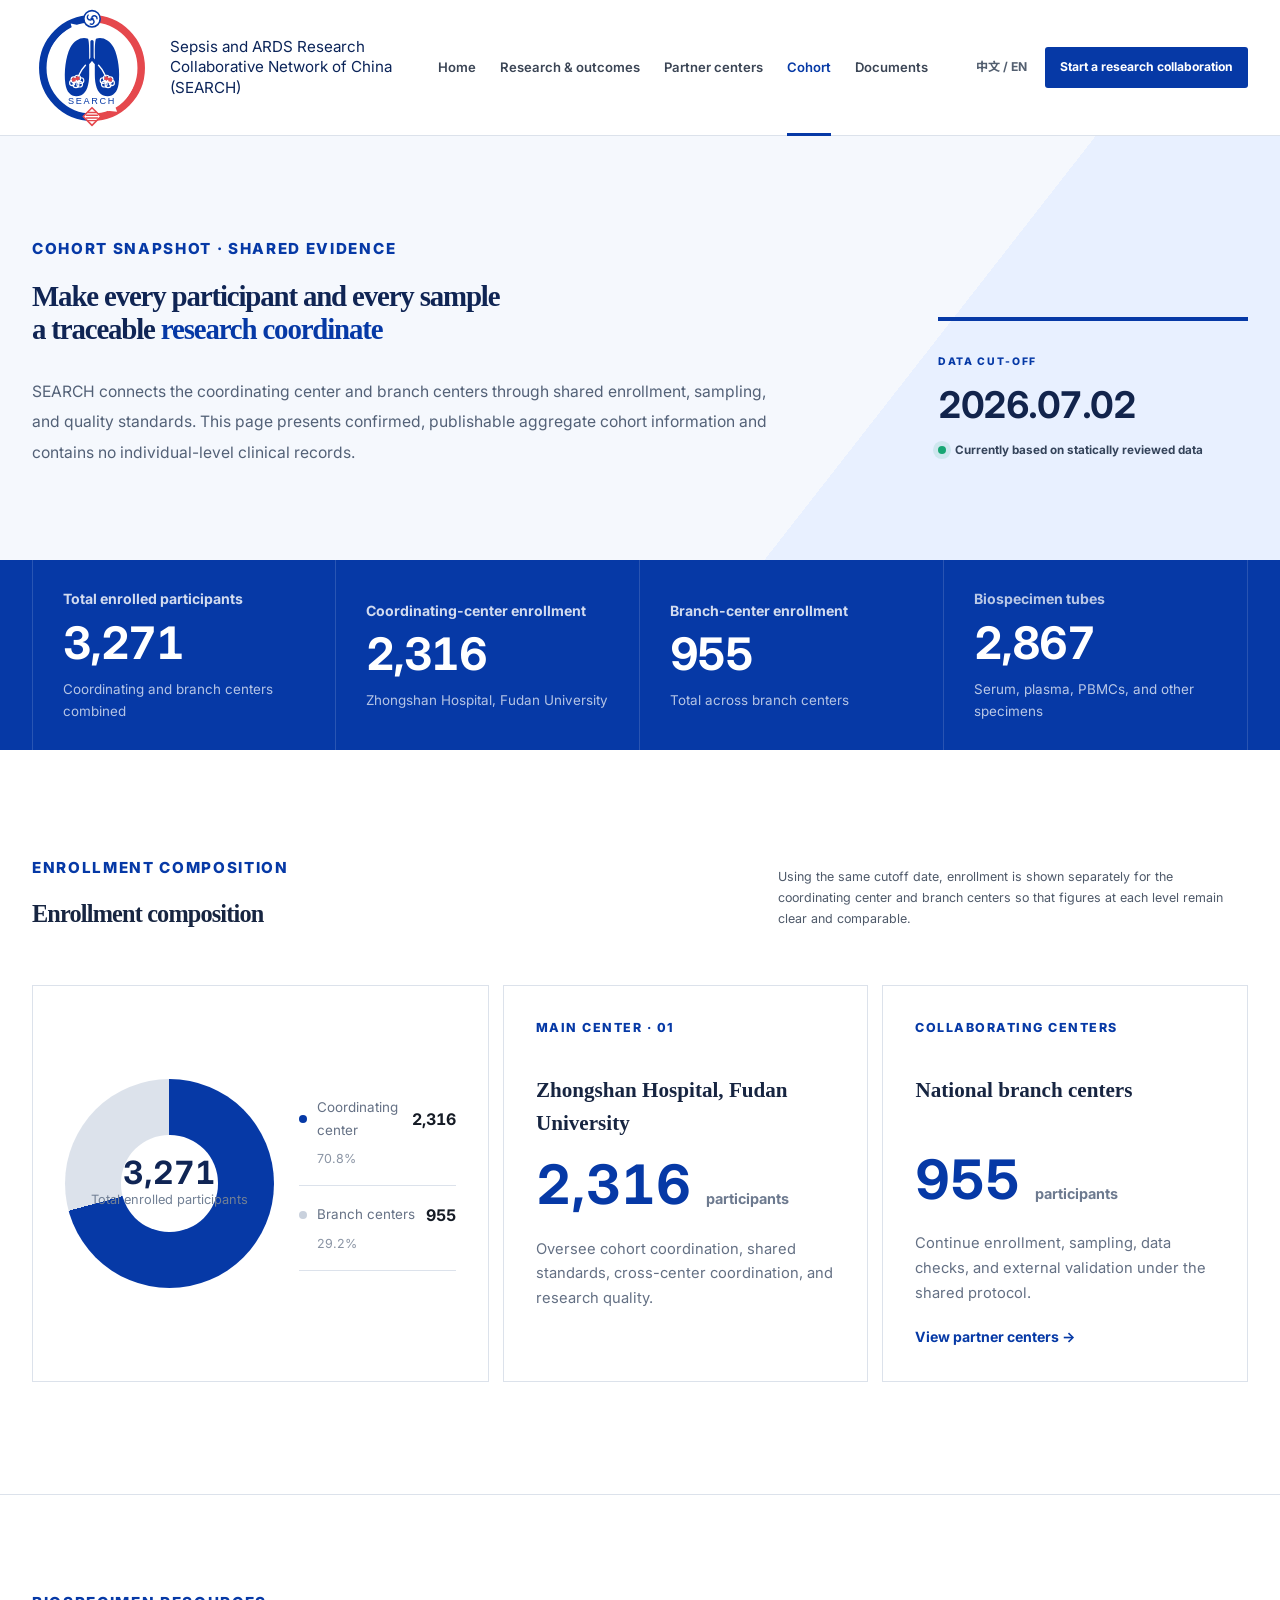
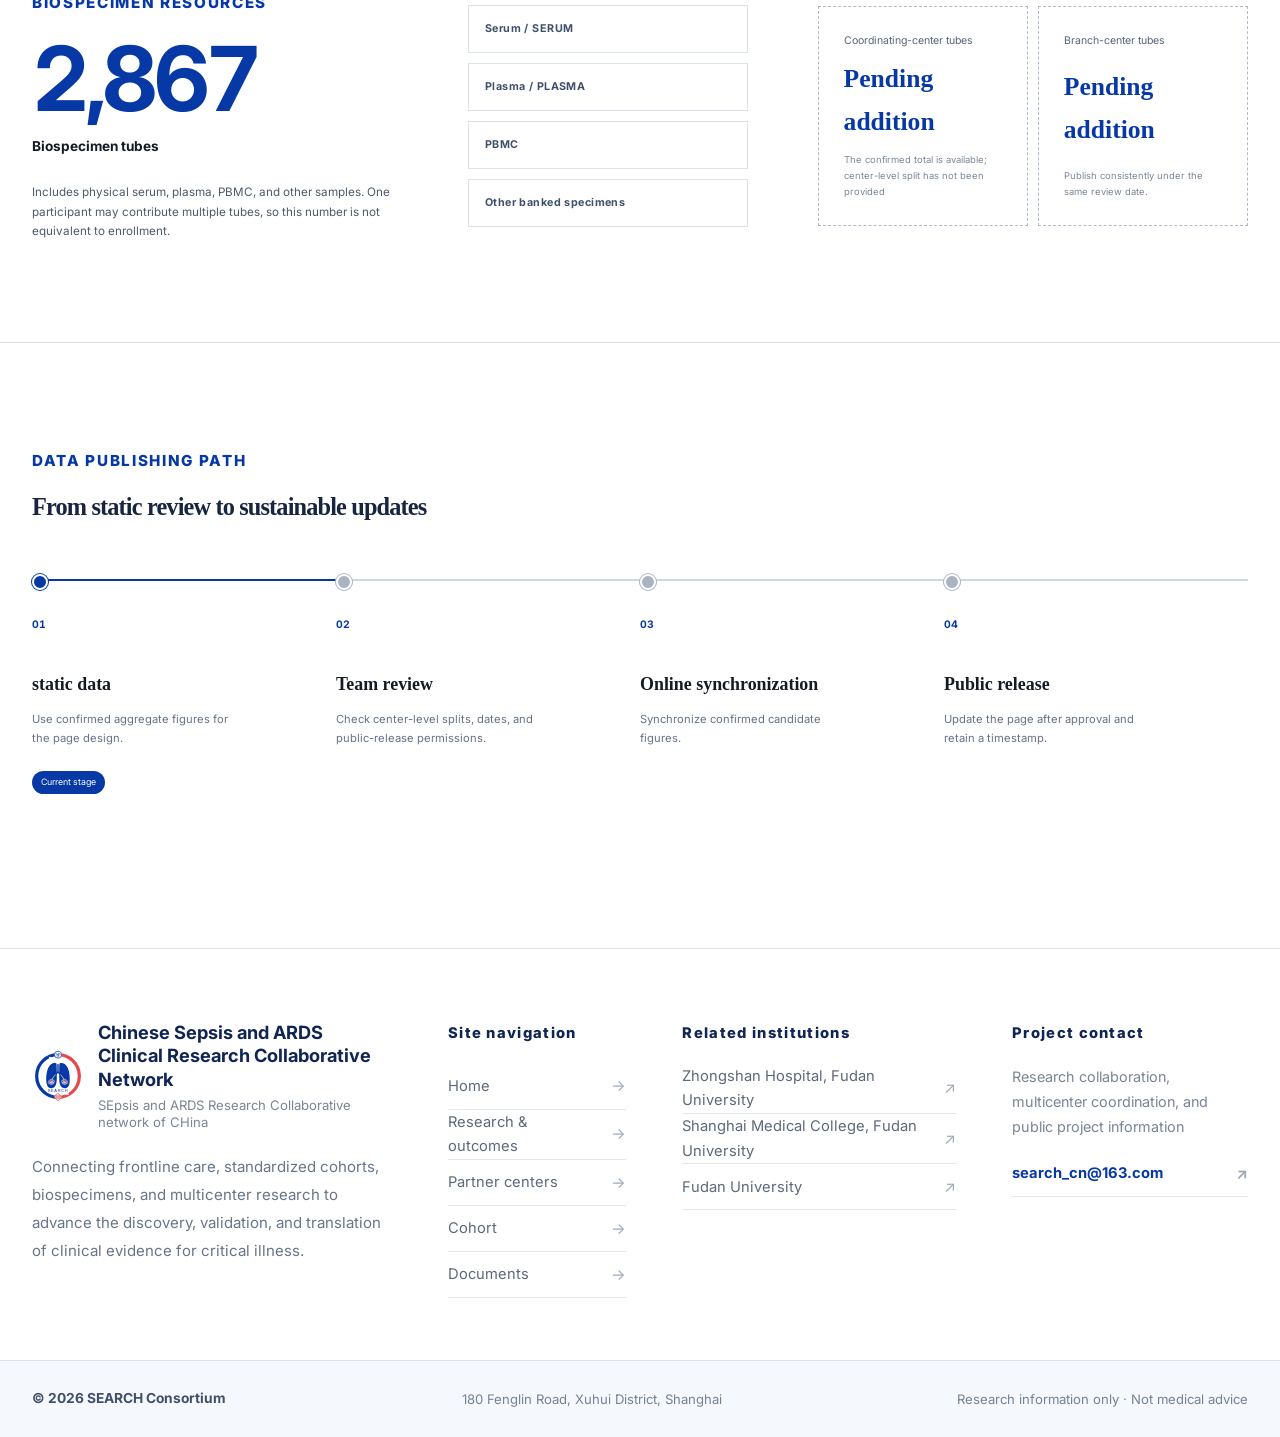
==== commit 4a4383c0: "fix: publish fixed A layout and portable member photos" ====
--- a/concepts/search-research-showcase/cohort.html
+++ b/concepts/search-research-showcase/cohort.html
@@ -5,21 +5,16 @@
     <meta name="viewport" content="width=device-width, initial-scale=1" />
     <meta name="description" content="SEARCH 临床研究队列入组与生物样本资源概览" />
     <title>队列信息 · SEARCH</title>
+    <base href="/concepts/search-research-showcase/" />
     <link rel="preconnect" href="https://fonts.googleapis.com" />
     <link rel="preconnect" href="https://fonts.gstatic.com" crossorigin />
     <link href="https://fonts.googleapis.com/css2?family=Inter:wght@400;500;600;700;800&amp;family=Noto+Sans+SC:wght@400;500;600;700&amp;family=Noto+Serif+SC:wght@500;600;700&amp;display=swap" rel="stylesheet" />
     <link rel="stylesheet" href="prototype-home.css?v=21" />
     <link rel="stylesheet" href="cohort-prototype.css?v=8" />
   </head>
-  <!-- PROTOTYPE — three cohort-information layouts, switchable with ?variant=A|B|C. -->
-  <body class="cohort-page" data-prototype="true">
-    <div class="prototype-notice" role="note">
-      <span>视觉原型</span>
-      <strong>截至 2026-07-02 的静态数据 · 生物样本按中心拆分待补充</strong>
-    </div>
-
+  <body class="cohort-page">
     <header class="site-header">
-      <a class="brand" href="index.html?variant=A" aria-label="SEARCH 首页">
+      <a class="brand" href="index.html" aria-label="SEARCH 首页">
         <img class="brand-mark" src="../../icon/search-emblem.svg" alt="SEARCH" />
         <span class="brand-copy">
           <strong>中国脓毒症和 ARDS 临床研究协作联盟（SEARCH）</strong>
@@ -28,7 +23,7 @@
       </a>
       <button class="nav-toggle" type="button" aria-expanded="false" aria-controls="primary-nav">菜单</button>
       <nav class="main-nav" id="primary-nav" aria-label="主要导航">
-        <a href="index.html?variant=A">首页</a>
+        <a href="index.html">首页</a>
         <a href="research.html">研究与成果</a>
         <a href="network.html">合作单位</a>
         <a class="is-active" href="cohort.html">队列信息</a>
@@ -187,20 +182,14 @@
     <footer class="global-footer">
       <div class="page-shell footer-directory">
         <div class="footer-identity"><div class="footer-identity-head"><img class="footer-brand-mark" src="../../icon/search-emblem.svg" alt="SEARCH" /><span><strong>中国脓毒症和 ARDS 临床研究协作联盟</strong><small>SEpsis and ARDS Research Collaborative network of CHina</small></span></div><p>连接临床一线、规范队列、生物样本与多中心研究，共同推动危重症临床证据的发现、验证与转化。</p></div>
-        <nav class="footer-column site-map" aria-label="页脚网站导航"><h3>网站导航</h3><a href="index.html?variant=A">首页</a><a href="research.html">研究与成果</a><a href="network.html">合作单位</a><a href="cohort.html">队列信息</a><a href="documents.html">项目文件</a></nav>
+        <nav class="footer-column site-map" aria-label="页脚网站导航"><h3>网站导航</h3><a href="index.html">首页</a><a href="research.html">研究与成果</a><a href="network.html">合作单位</a><a href="cohort.html">队列信息</a><a href="documents.html">项目文件</a></nav>
         <nav class="footer-column" aria-label="相关机构"><h3>相关机构</h3><a href="https://www.zs-hospital.sh.cn/" target="_blank" rel="noopener noreferrer">复旦大学附属中山医院</a><a href="https://shmc.fudan.edu.cn/main.htm" target="_blank" rel="noopener noreferrer">复旦大学上海医学院</a><a href="https://www.fudan.edu.cn/" target="_blank" rel="noopener noreferrer">复旦大学</a></nav>
         <div class="footer-column footer-contact-column"><h3>项目联系</h3><p>科研合作、多中心协作与项目公开资料咨询</p><a class="footer-mail" href="mailto:search_cn@163.com">search_cn@163.com</a></div>
       </div>
       <div class="footer-meta"><div class="page-shell"><strong>© 2026 SEARCH Consortium</strong><span>上海市徐汇区枫林路 180 号</span><span>科研信息展示 · 不构成医疗建议</span></div></div>
     </footer>
 
-    <div class="prototype-switcher" aria-label="队列信息页方案切换">
-      <button type="button" data-direction="previous" aria-label="上一个方案">←</button>
-      <div><small>COHORT LAYOUT</small><strong id="variant-label">A — 队列总览</strong></div>
-      <button type="button" data-direction="next" aria-label="下一个方案">→</button>
-    </div>
-
-    <script src="cohort-prototype.js"></script>
+    <script src="cohort-prototype.js?v=2"></script>
     <script src="app.js?v=10"></script>
   </body>
 </html>
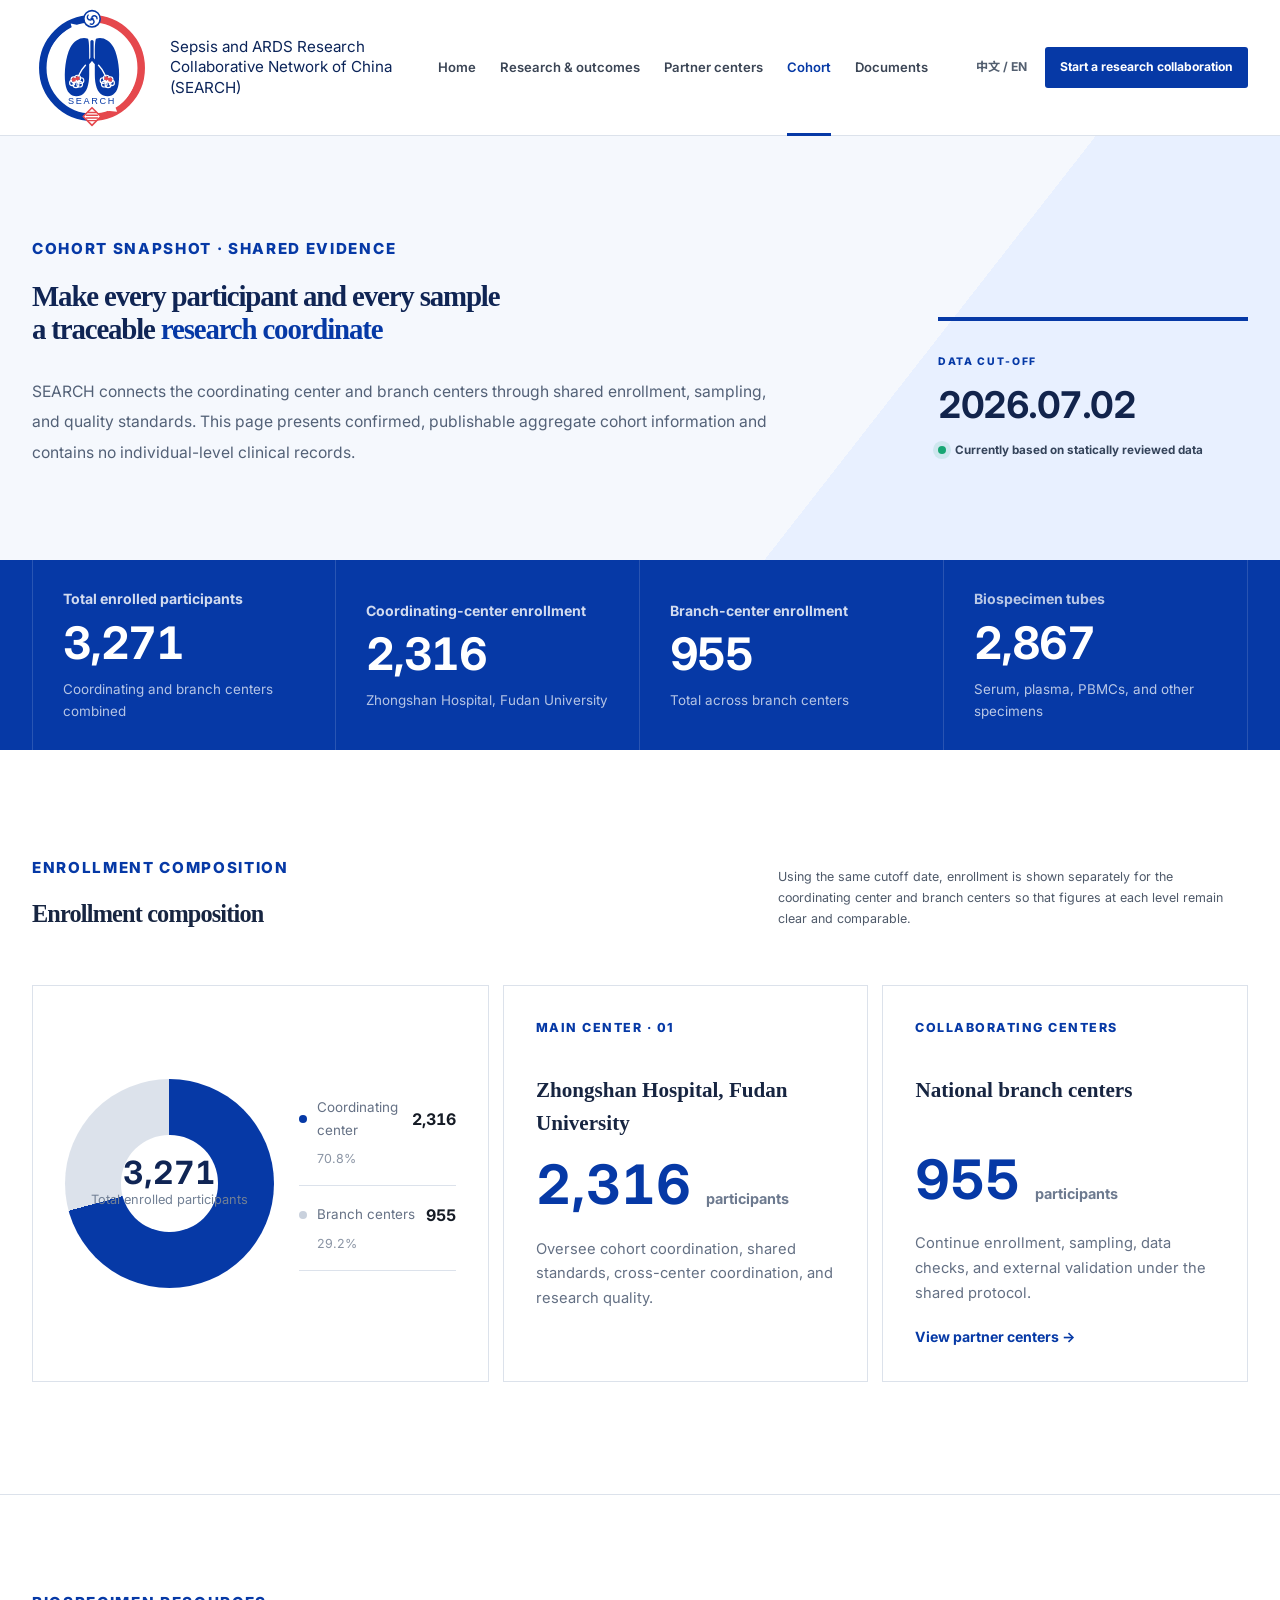
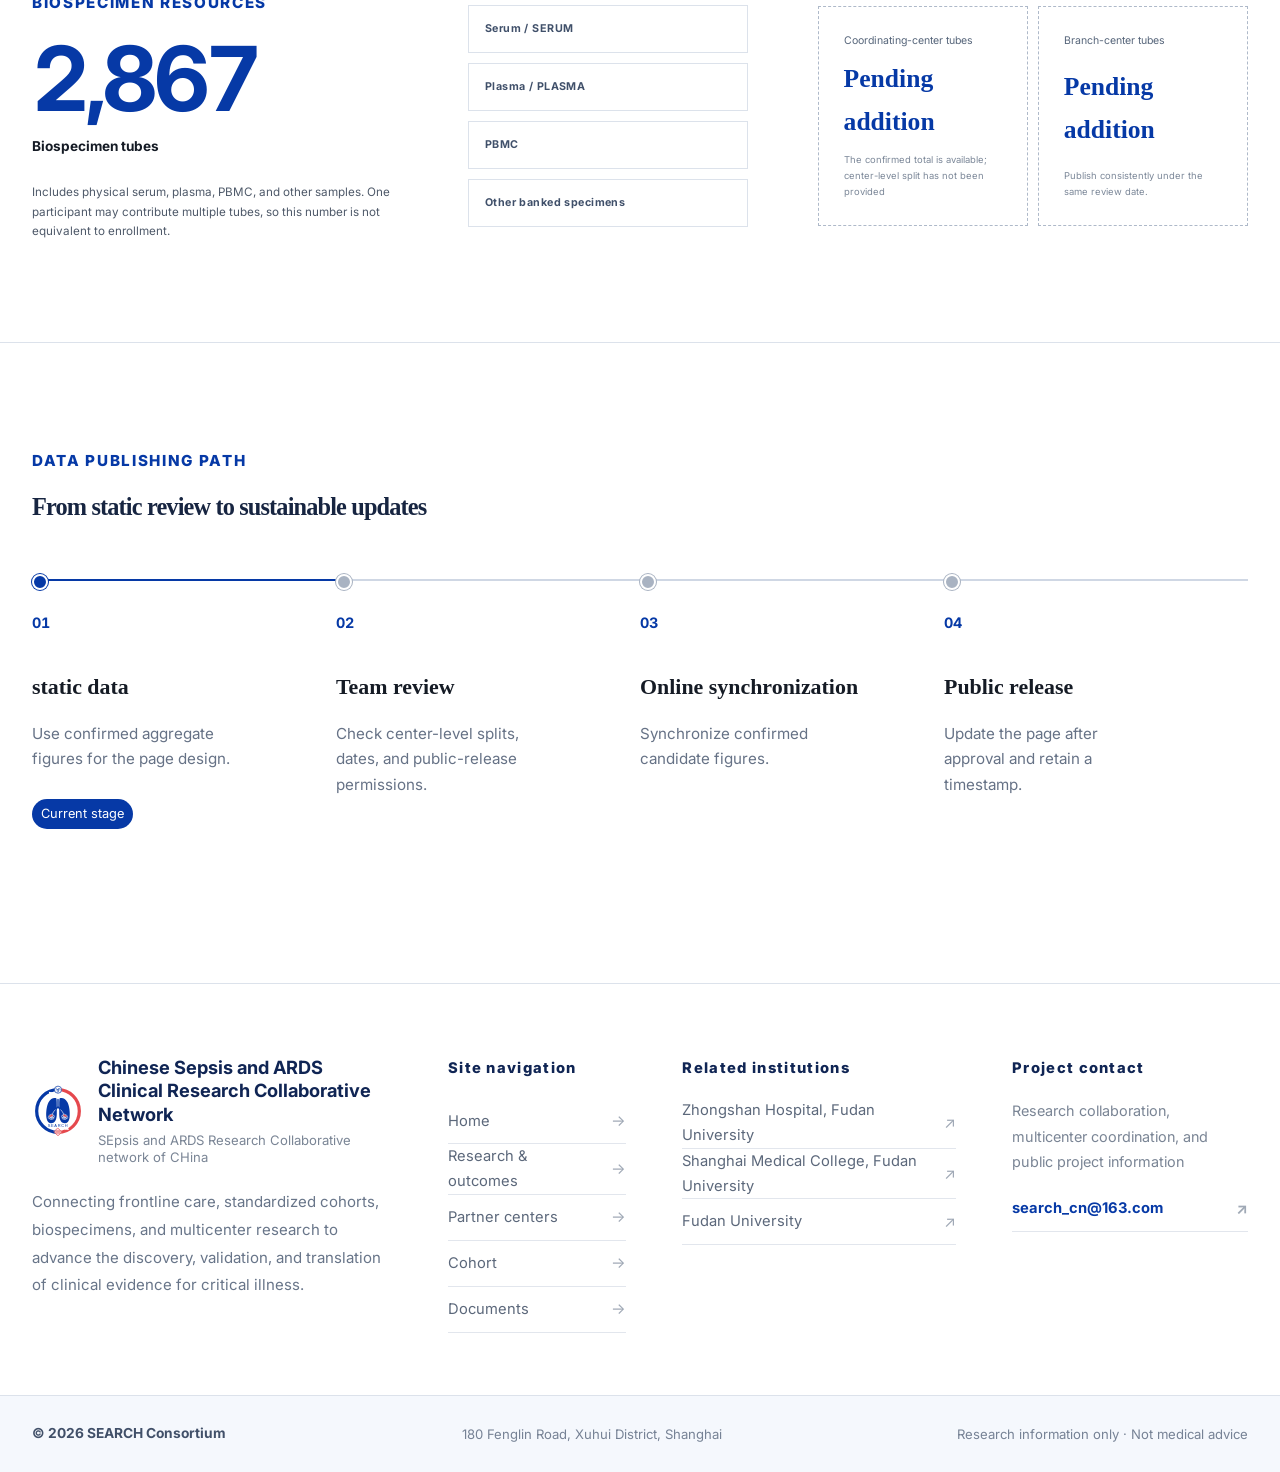
==== commit 9822a92c: "style: enlarge research, network, and cohort detail text" ====
--- a/concepts/search-research-showcase/cohort.html
+++ b/concepts/search-research-showcase/cohort.html
@@ -10,7 +10,7 @@
     <link rel="preconnect" href="https://fonts.gstatic.com" crossorigin />
     <link href="https://fonts.googleapis.com/css2?family=Inter:wght@400;500;600;700;800&amp;family=Noto+Sans+SC:wght@400;500;600;700&amp;family=Noto+Serif+SC:wght@500;600;700&amp;display=swap" rel="stylesheet" />
     <link rel="stylesheet" href="prototype-home.css?v=21" />
-    <link rel="stylesheet" href="cohort-prototype.css?v=8" />
+    <link rel="stylesheet" href="cohort-prototype.css?v=9" />
   </head>
   <body class="cohort-page">
     <header class="site-header">
--- a/concepts/search-research-showcase/cohort-prototype.css
+++ b/concepts/search-research-showcase/cohort-prototype.css
@@ -70,10 +70,10 @@
 .update-flow li::before { content: ""; position: absolute; top: -7px; left: 0; width: 12px; height: 12px; border: 2px solid #fff; border-radius: 50%; background: #a9b3c2; box-shadow: 0 0 0 1px #a9b3c2; }
 .update-flow li.is-current { border-color: var(--blue); }
 .update-flow li.is-current::before { background: var(--blue); box-shadow: 0 0 0 1px var(--blue); }
-.update-flow li > span { color: var(--blue); font-size: .65rem; font-weight: 800; }
-.update-flow strong { display: block; margin-top: 33px; font-family: var(--serif); font-size: 1.12rem; }
-.update-flow p { max-width: 210px; color: #667286; font-size: .7rem; }
-.update-flow small { display: inline-block; margin-top: 12px; border-radius: 99px; padding: 4px 9px; background: var(--blue); color: #fff; font-size: .55rem; }
+.update-flow li > span { color: var(--blue); font-size: calc(.65rem + 4px); font-weight: 800; }
+.update-flow strong { display: block; margin-top: 33px; font-family: var(--serif); font-size: calc(1.12rem + 4px); }
+.update-flow p { max-width: 210px; color: #667286; font-size: calc(.7rem + 4px); }
+.update-flow small { display: inline-block; margin-top: 12px; border-radius: 99px; padding: 4px 9px; background: var(--blue); color: #fff; font-size: calc(.55rem + 4px); }
 
 /* Keep the public cohort figures aligned with the homepage data style. */
 .cohort-a :is(.cutoff-card > strong, .headline-metrics strong, .donut strong, .chart-legend strong, .center-data-card > strong, .biospecimen-intro h2 strong, .update-flow li > span) {
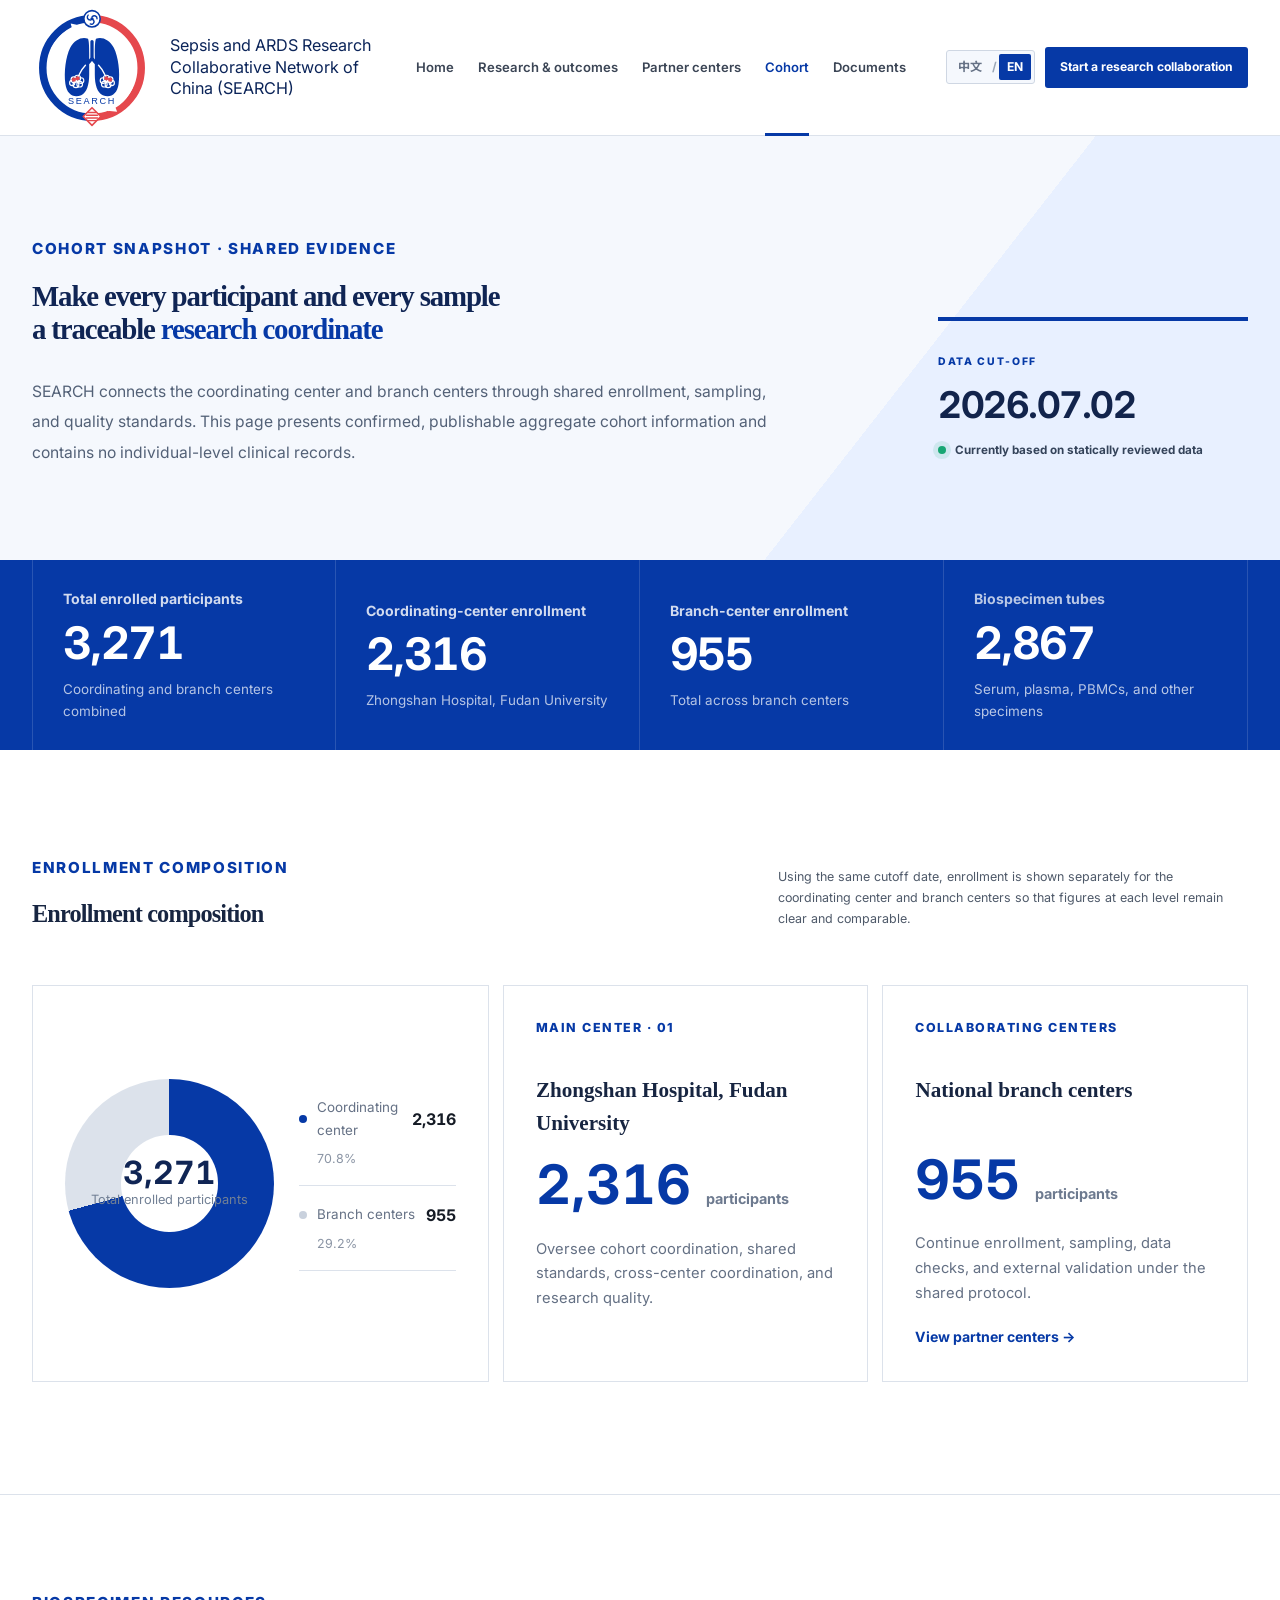
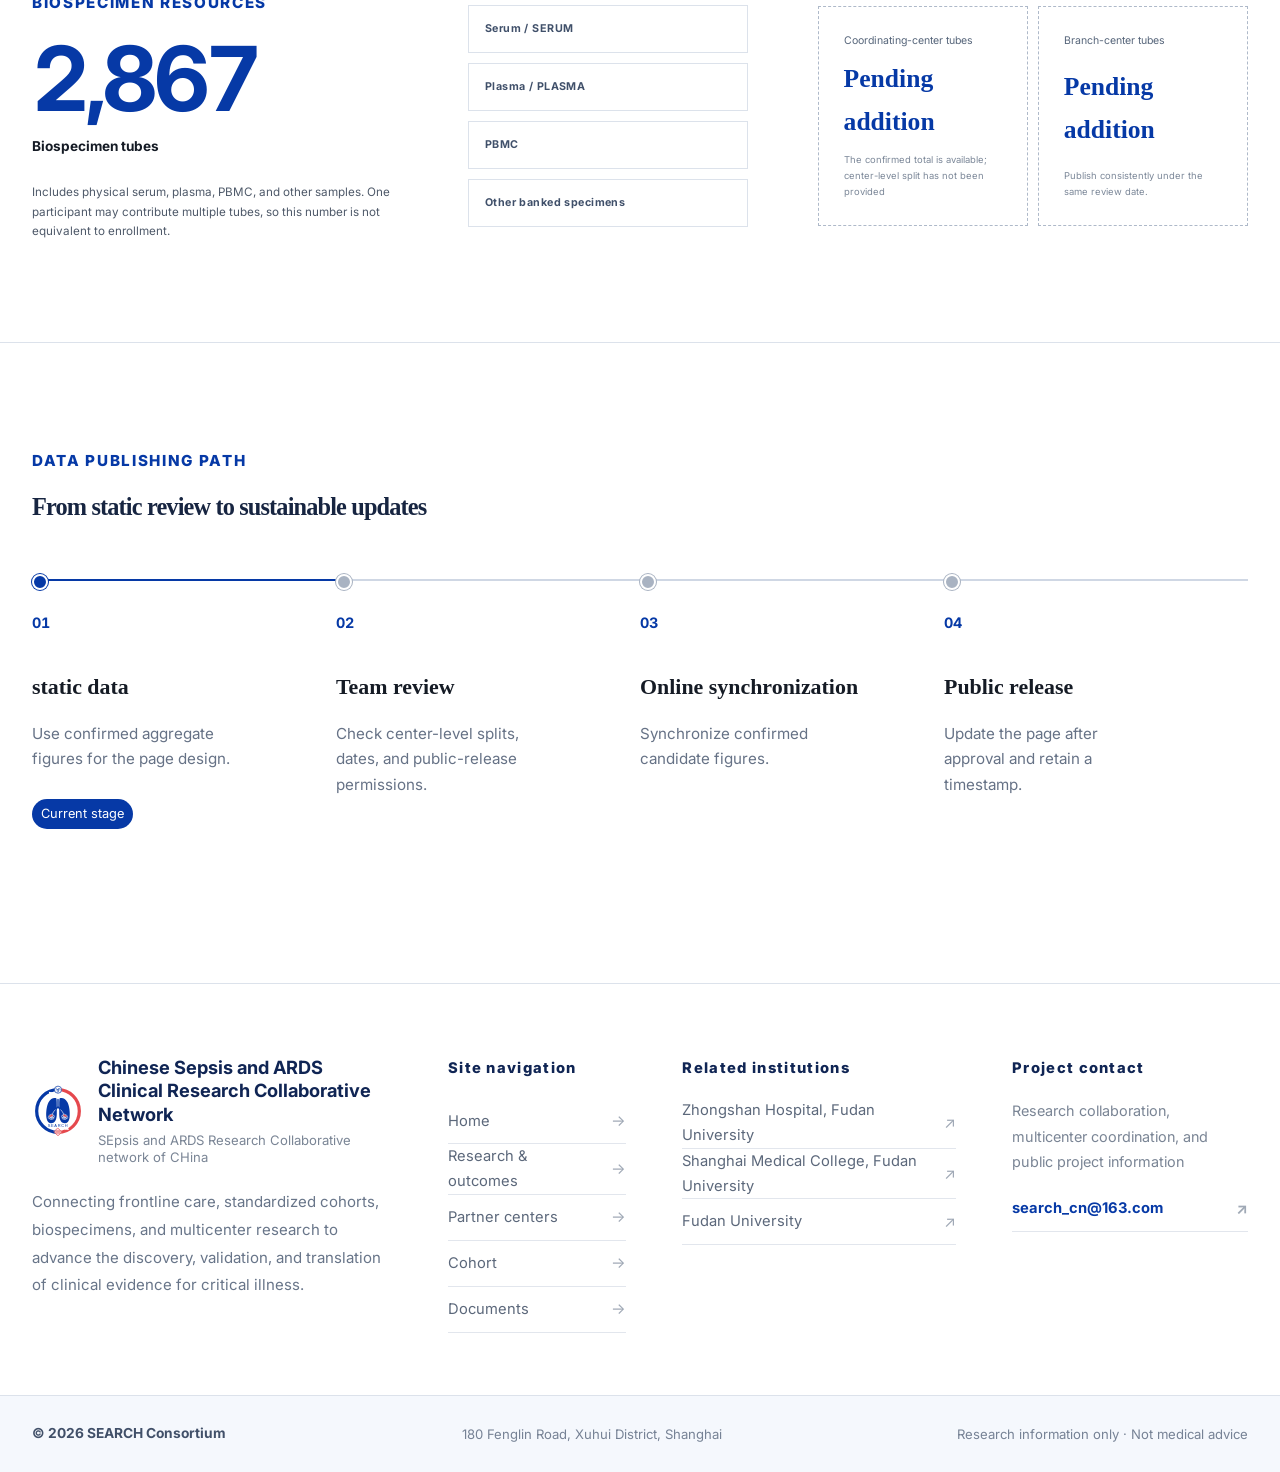
==== commit 0f5b60e2: "feat: refine document typography and bilingual header" ====
--- a/concepts/search-research-showcase/cohort.html
+++ b/concepts/search-research-showcase/cohort.html
@@ -9,7 +9,7 @@
     <link rel="preconnect" href="https://fonts.googleapis.com" />
     <link rel="preconnect" href="https://fonts.gstatic.com" crossorigin />
     <link href="https://fonts.googleapis.com/css2?family=Inter:wght@400;500;600;700;800&amp;family=Noto+Sans+SC:wght@400;500;600;700&amp;family=Noto+Serif+SC:wght@500;600;700&amp;display=swap" rel="stylesheet" />
-    <link rel="stylesheet" href="prototype-home.css?v=21" />
+    <link rel="stylesheet" href="prototype-home.css?v=26" />
     <link rel="stylesheet" href="cohort-prototype.css?v=9" />
   </head>
   <body class="cohort-page">
@@ -30,7 +30,7 @@
         <a href="documents.html">项目文件</a>
       </nav>
       <div class="header-actions">
-        <button class="language-button" type="button" data-language-toggle aria-label="切换语言" title="切换至 English">中文 / EN</button>
+        <button class="language-button" type="button" data-language-toggle aria-label="切换语言" title="切换至 English"><span class="language-option" data-language-option="zh">中文</span><span class="language-divider" aria-hidden="true">/</span><span class="language-option" data-language-option="en">EN</span></button>
         <a class="contact-link" href="mailto:search_cn@163.com">发起科研合作</a>
       </div>
     </header>
@@ -190,6 +190,6 @@
     </footer>
 
     <script src="cohort-prototype.js?v=2"></script>
-    <script src="app.js?v=10"></script>
+    <script src="app.js?v=12"></script>
   </body>
 </html>
--- a/concepts/search-research-showcase/prototype-home.css
+++ b/concepts/search-research-showcase/prototype-home.css
@@ -58,22 +58,25 @@
 .brand { display: flex; align-items: center; gap: 18px; min-width: 0; }
 .brand-mark { width: 120px; height: 120px; display: block; flex: 0 0 auto; object-fit: contain; }
 .brand-copy { min-width: 0; display: grid; line-height: 1.25; }
-.brand-copy strong { overflow: hidden; color: #0b2459; font-size: 1.25rem; text-overflow: ellipsis; white-space: nowrap; }
-.brand-copy small { margin-top: 7px; overflow: hidden; color: var(--muted); font-size: 0.82rem; letter-spacing: 0.035em; text-overflow: ellipsis; white-space: nowrap; }
+.brand-copy strong { overflow: hidden; color: #0b2459; font-size: calc(1.25rem - 2px); text-overflow: ellipsis; white-space: nowrap; }
+.brand-copy small { margin-top: 7px; overflow: hidden; color: var(--muted); font-size: calc(.82rem - 1px); letter-spacing: 0.035em; text-overflow: ellipsis; white-space: nowrap; }
 .main-nav { align-self: stretch; display: flex; align-items: stretch; }
 .main-nav a { position: relative; display: flex; align-items: center; padding: 0 12px; color: #3b4555; font-size: 0.82rem; font-weight: 600; }
 .main-nav a::after { content: ""; position: absolute; right: 12px; bottom: -1px; left: 12px; height: 3px; background: transparent; }
 .main-nav a:hover, .main-nav a.is-active { color: var(--blue); }
 .main-nav a.is-active::after { background: var(--blue); }
 .header-actions { display: flex; align-items: center; gap: 10px; }
-.language-button { border: 0; background: transparent; padding: 8px; color: #535f70; font-size: 0.76rem; font-weight: 700; }
-.language-button:hover, .language-button:focus-visible { color: var(--blue); }
+.language-button { display: inline-flex; align-items: center; gap: 2px; border: 1px solid #cfd7e3; border-radius: 3px; padding: 3px; background: #f5f8fd; color: #667286; font-size: 0.76rem; font-weight: 700; }
+.language-button .language-option { display: inline-flex; align-items: center; justify-content: center; min-height: 26px; padding: 0 8px; border-radius: 2px; transition: background .16s ease, color .16s ease; }
+.language-button .language-divider { color: #9ba7b7; }
+html[lang="zh-CN"] .language-button [data-language-option="zh"], html[lang="en"] .language-button [data-language-option="en"] { background: var(--blue); color: #fff; }
+.language-button:hover, .language-button:focus-visible { border-color: var(--blue); color: var(--blue); }
 .contact-link { border-radius: 3px; padding: 10px 15px; background: var(--blue); color: #fff; font-size: 0.76rem; font-weight: 700; }
 .nav-toggle { display: none; }
 
 /* English presentation: keep the header identity compact and give long English headlines a calmer hierarchy. */
 html[lang="en"] .brand-copy strong { display: none; }
-html[lang="en"] .brand-copy small { display: block; margin-top: 0; overflow: visible; color: #0b2459; font-size: .95rem; letter-spacing: 0; line-height: 1.35; text-overflow: clip; white-space: normal; }
+html[lang="en"] .brand-copy small { display: block; margin-top: 0; overflow: visible; color: #0b2459; font-size: calc(.95rem + 1px); letter-spacing: 0; line-height: 1.35; text-overflow: clip; white-space: normal; }
 
 @media (min-width: 761px) {
   /* English copy needs a quieter scale than the shorter Chinese headlines. */
@@ -363,8 +366,9 @@
   .prototype-notice strong { display: none; }
   .site-header { min-height: 68px; padding-inline: 18px; }
   .brand-mark { width: 40px; height: 40px; }
-  .language-button { padding-inline: 4px; font-size: .66rem; }
-  .brand-copy strong { font-size: .75rem; }
+  .language-button { gap: 1px; padding: 2px; font-size: .66rem; }
+  .language-button .language-option { min-height: 24px; padding-inline: 5px; }
+  .brand-copy strong { font-size: calc(.75rem - 2px); }
   .brand-copy small { display: none; }
   html[lang="en"] .brand-copy small { display: none; }
   .a-hero { display: flex; min-height: auto; flex-direction: column; }
